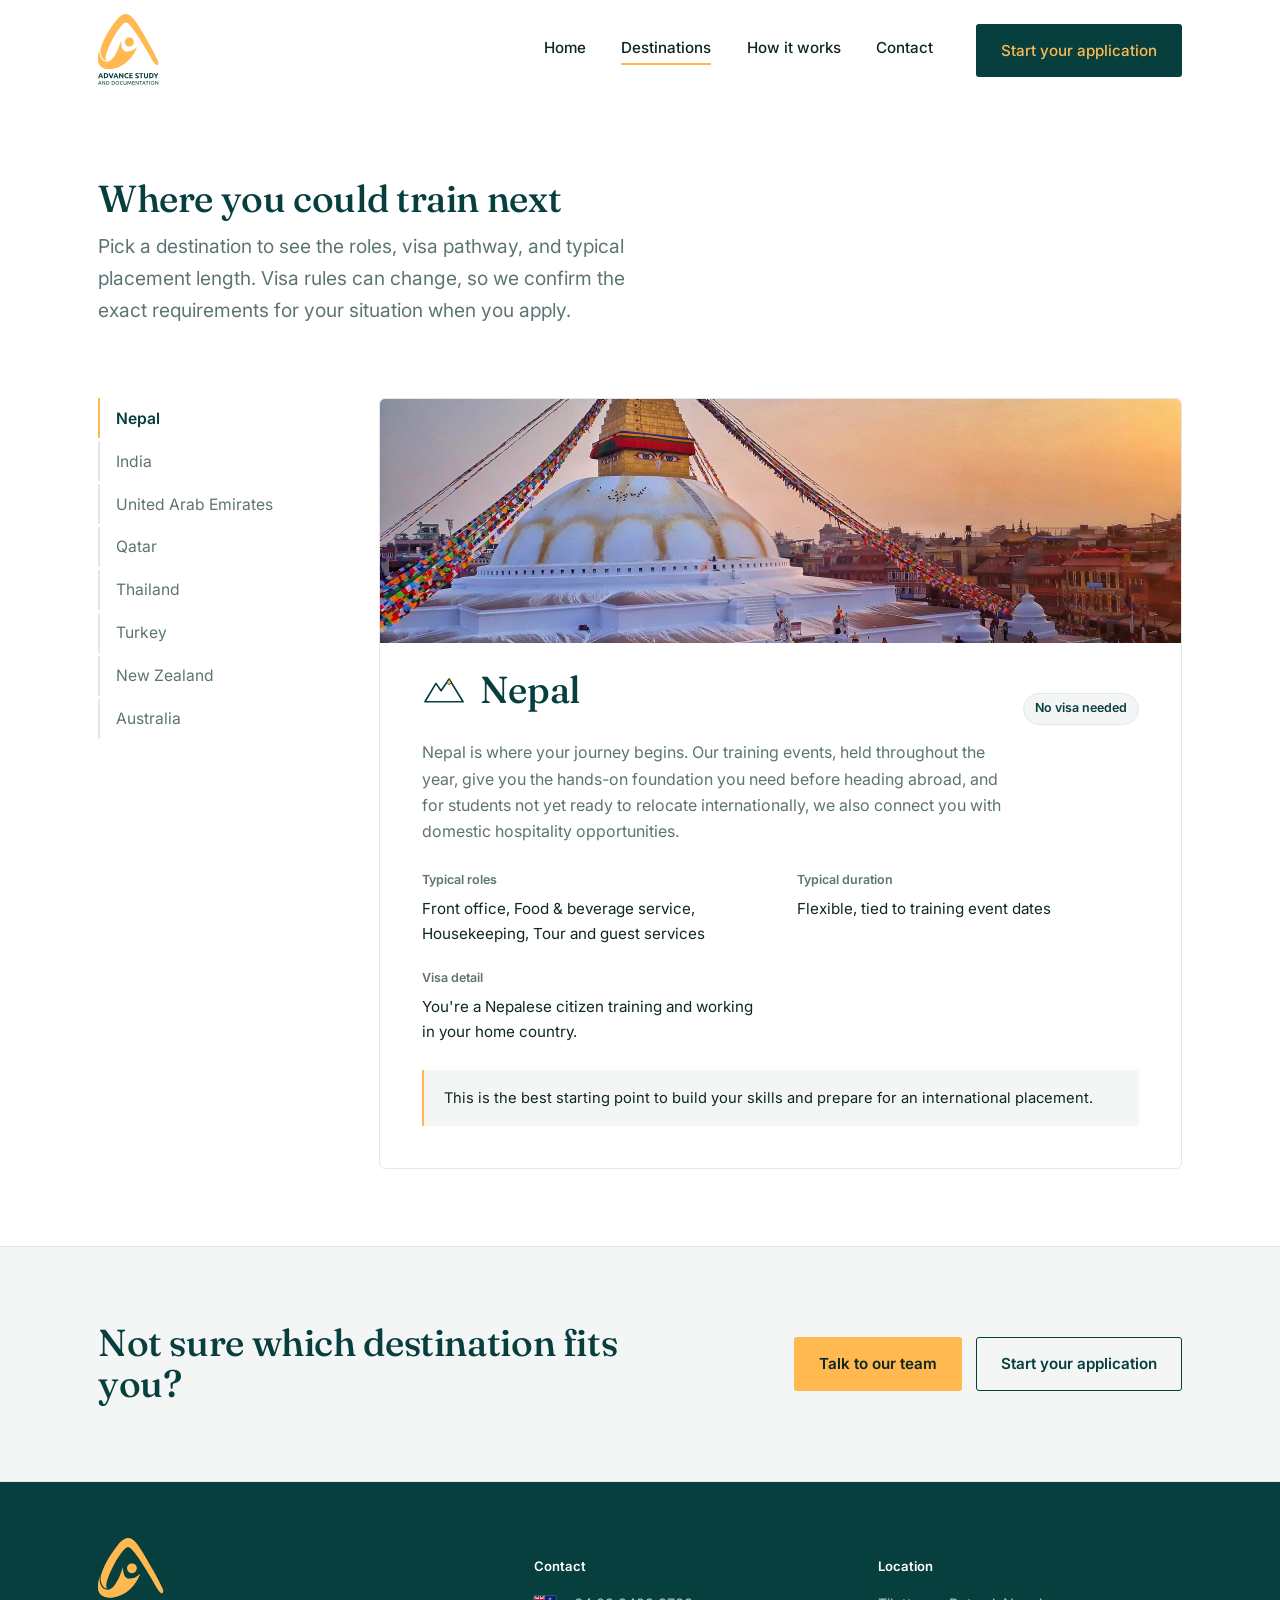
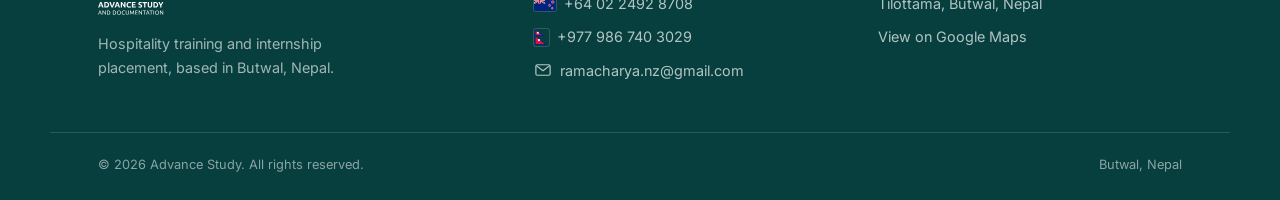
==== destinations.html @ 86c3196e "Add files via upload" ====
<!DOCTYPE html>
<html lang="en">
<head>
<meta charset="UTF-8">
<meta name="viewport" content="width=device-width, initial-scale=1.0">
<title>Destinations | Advance Study</title>
<meta name="description" content="Explore hospitality internship destinations in Nepal, India, UAE, Qatar, Thailand, Turkey, New Zealand, and Australia.">
<link rel="preconnect" href="https://fonts.googleapis.com">
<link rel="preconnect" href="https://fonts.gstatic.com" crossorigin>
<link href="https://fonts.googleapis.com/css2?family=Fraunces:opsz,wght@9..144,500;9..144,600&family=Inter:wght@400;500;600&display=swap" rel="stylesheet">
<link rel="stylesheet" href="styles.css">
</head>
<body>

<header class="site-header" id="siteHeader">
  <div class="wrap nav">
    <a href="index.html" class="brand">
      <img src="assets/logo-dark.svg" alt="Advance Study" class="static-nav-logo">
    </a>
    <nav class="nav-links">
      <a href="index.html">Home</a>
      <a href="destinations.html" class="active">Destinations</a>
      <a href="index.html#how-it-works">How it works</a>
      <a href="index.html#contact">Contact</a>
      <a href="index.html#contact" class="btn btn-primary nav-cta">Start your application</a>
    </nav>
    <button class="nav-toggle" id="navToggle" aria-label="Menu">
      <span></span><span></span><span></span>
    </button>
  </div>
</header>

<main>
  <section style="padding-bottom:1.5rem;">
    <div class="wrap">
      <div class="section-head dest-intro">
        <h2>Where you could train next</h2>
        <p class="lede">Pick a destination to see the roles, visa pathway, and typical placement length. Visa rules can change, so we confirm the exact requirements for your situation when you apply.</p>
      </div>
    </div>
  </section>

  <section style="padding-top:0;">
    <div class="wrap">
      <div class="dest-layout">
        <div class="dest-list" id="destList">
          <button data-id="nepal" class="active">Nepal</button>
          <button data-id="india">India</button>
          <button data-id="uae">United Arab Emirates</button>
          <button data-id="qatar">Qatar</button>
          <button data-id="thailand">Thailand</button>
          <button data-id="turkey">Turkey</button>
          <button data-id="newzealand">New Zealand</button>
          <button data-id="australia">Australia</button>
        </div>

        <div class="dest-panel" id="destPanel">
          <!-- populated by script.js -->
        </div>
      </div>
    </div>
  </section>

  <section class="cta-banner">
    <div class="wrap">
      <h2>Not sure which destination fits you?</h2>
      <div class="cta-row">
        <a href="index.html#contact" class="btn btn-amber">Talk to our team</a>
        <a href="index.html#contact" class="btn btn-secondary">Start your application</a>
      </div>
    </div>
  </section>
</main>

<footer class="site-footer" id="contact">
  <div class="wrap footer-grid">
    <div class="footer-brand">
      <img src="assets/logo-light.svg" alt="Advance Study">
      <p>Hospitality training and internship placement, based in Butwal, Nepal.</p>
    </div>
    <div class="footer-col">
      <h4>Contact</h4>
      <a href="tel:+640224928708" class="contact-line"><img src="assets/icons/flag-nz.svg" class="flag-icon" alt="New Zealand">+64 02 2492 8708</a>
      <a href="tel:+9779867403029" class="contact-line"><img src="assets/icons/flag-nepal.svg" class="flag-icon flag-icon-nepal" alt="Nepal">+977 986 740 3029</a>
      <a href="https://mail.google.com/mail/?view=cm&fs=1&to=ramacharya.nz@gmail.com" target="_blank" rel="noopener" class="contact-line"><img src="assets/icons/email.svg" class="contact-icon" alt="">ramacharya.nz@gmail.com</a>
    </div>
    <div class="footer-col">
      <h4>Location</h4>
      <p>Tilottama, Butwal, Nepal</p>
      <a href="https://www.google.com/maps?q=Tilottama,Nepal" target="_blank" rel="noopener">View on Google Maps</a>
    </div>
  </div>
  <div class="wrap footer-bottom">
    <span>© 2026 Advance Study. All rights reserved.</span>
    <span>Butwal, Nepal</span>
  </div>
</footer>

<script src="script.js"></script>
</body>
</html>
---- styles.css ----
/* ---------------------------------------------------
   Advance Study — Design tokens
--------------------------------------------------- */
:root {
  --teal: #073F3E;
  --teal-700: #0A5250;
  --teal-ink: #0E2624;
  --teal-muted: #5C7472;
  --amber: #FFB950;
  --amber-deep: #EDA333;
  --bg: #FFFFFF;
  --bg-soft: #F3F6F5;
  --border: #E1E8E7;

  --font-display: 'Fraunces', 'Iowan Old Style', serif;
  --font-body: 'Inter', -apple-system, BlinkMacSystemFont, 'Segoe UI', sans-serif;

  --max-w: 1180px;
  --pad: clamp(1.25rem, 4vw, 3rem);
}

* { box-sizing: border-box; }
html { scroll-behavior: smooth; }

body {
  margin: 0;
  font-family: var(--font-body);
  color: var(--teal-ink);
  background: var(--bg);
  line-height: 1.65;
  -webkit-font-smoothing: antialiased;
}

img, svg { display: block; max-width: 100%; }

a { color: inherit; text-decoration: none; }

.wrap {
  max-width: var(--max-w);
  margin: 0 auto;
  padding-left: var(--pad);
  padding-right: var(--pad);
}

h1, h2, h3 {
  font-family: var(--font-display);
  font-weight: 500;
  line-height: 1.08;
  margin: 0;
  color: var(--teal);
  letter-spacing: -0.01em;
}

h1 { font-size: clamp(2.4rem, 4.6vw, 3.8rem); }
h2 { font-size: clamp(1.7rem, 3vw, 2.35rem); }
h3 { font-size: 1.2rem; }

p { margin: 0; }

.lede {
  font-size: clamp(1.05rem, 1.6vw, 1.2rem);
  color: var(--teal-muted);
  max-width: 46ch;
}

.btn {
  display: inline-flex;
  align-items: center;
  gap: 0.5rem;
  padding: 0.85rem 1.5rem;
  border-radius: 3px;
  font-weight: 600;
  font-size: 0.95rem;
  border: 1px solid transparent;
  cursor: pointer;
  transition: background-color .18s ease, color .18s ease, border-color .18s ease;
}
.btn-primary {
  background: var(--teal);
  color: #fff;
}
.btn-primary:hover { background: var(--teal-700); }
.btn-secondary {
  background: transparent;
  color: var(--teal);
  border-color: var(--teal);
}
.btn-secondary:hover { background: var(--teal); color: #fff; }
.btn-amber {
  background: var(--amber);
  color: var(--teal-ink);
}
.btn-amber:hover { background: var(--amber-deep); }

.cta-row { display: flex; flex-wrap: wrap; gap: 0.9rem; }

/* ---------------------------------------------------
   Nav
--------------------------------------------------- */
.site-header {
  position: sticky;
  top: 0;
  z-index: 40;
  background: rgba(255,255,255,0.92);
  backdrop-filter: saturate(180%) blur(10px);
  border-bottom: 1px solid transparent;
  transition: border-color .2s ease, box-shadow .2s ease;
}
.site-header.scrolled {
  border-color: var(--border);
  box-shadow: 0 4px 18px rgba(7,63,62,0.05);
}
.nav {
  display: flex;
  align-items: center;
  justify-content: space-between;
  padding-top: 0.9rem;
  padding-bottom: 0.9rem;
}
.brand { display: flex; align-items: center; gap: 0.65rem; }
.nav-logo-slot {
  display: inline-block;
  visibility: hidden;
  width: 61px;
  height: 72px;
}
.static-nav-logo { height: 72px; width: auto; }
.traveling-icon {
  position: fixed;
  z-index: 60;
  visibility: hidden;
  pointer-events: none;
  /* No CSS transition here on purpose: the logo's position/size is driven
     directly by scroll each frame in script.js, so it tracks scroll speed
     exactly. Adding a transition on top would make it lag behind and feel
     rubber-banded instead of precisely matched to the scroll gesture. */
}
.nav-links {
  display: flex;
  align-items: center;
  gap: 2.2rem;
}
.nav-links a {
  font-size: 0.95rem;
  font-weight: 500;
  color: var(--teal-ink);
  padding-bottom: 3px;
  border-bottom: 2px solid transparent;
  transition: border-color .18s ease, color .18s ease;
}
.nav-links a:hover, .nav-links a.active {
  border-color: var(--amber);
}
.nav-cta { margin-left: 0.5rem; }
.nav-links a.nav-cta,
.nav-links a.nav-cta:hover {
  color: var(--amber);
  border-bottom: none;
  padding-bottom: 0.85rem;
  display: inline-flex;
  align-items: center;
  justify-content: center;
}
.nav-toggle {
  display: none;
  flex-direction: column;
  gap: 5px;
  background: none;
  border: none;
  cursor: pointer;
  padding: 6px;
}
.nav-toggle span { width: 24px; height: 2px; background: var(--teal); display: block; }

@media (max-width: 820px) {
  .nav-links { display: none; }
  .nav-toggle { display: flex; }
  .nav-logo-slot { width: 53px; height: 63px; }
  .static-nav-logo { height: 63px; }
  .site-header.menu-open .nav-links {
    display: flex;
    position: absolute;
    top: 100%;
    left: 0; right: 0;
    background: #fff;
    flex-direction: column;
    align-items: flex-start;
    gap: 0;
    padding: 0.5rem var(--pad) 1.25rem;
    border-bottom: 1px solid var(--border);
  }
  .site-header.menu-open .nav-links a {
    padding: 0.7rem 0;
    width: 100%;
    border-bottom: 1px solid var(--border);
  }
  .site-header.menu-open .nav-cta { margin: 0.9rem 0 0; }
}

/* ---------------------------------------------------
   Hero
--------------------------------------------------- */
.hero {
  padding-top: clamp(3rem, 7vw, 5.5rem);
  padding-bottom: clamp(3rem, 7vw, 5.5rem);
  overflow: hidden;
}
.hero .wrap {
  display: block;
}
.hero-logo {
  margin-bottom: clamp(1.5rem, 4vw, 2.5rem);
  display: block;
}
.hero-logo-slot {
  display: block;
  visibility: hidden;
  width: 220px;
  height: 260px;
}
.hero-grid {
  display: grid;
  grid-template-columns: 1.1fr 0.9fr;
  gap: clamp(2rem, 5vw, 4rem);
  align-items: start;
}
.hero-copy h1 { margin-bottom: 1.1rem; }
.hero-copy .lede { margin-bottom: 1.8rem; max-width: 42ch; }
.hero-art { position: relative; }
.hero-slideshow {
  position: relative;
  width: 100%;
  height: 0;
  padding-bottom: 125%; /* portrait 4:5 ratio, so the image column better matches the text column's height */
  border-radius: 10px;
  overflow: hidden;
  background: var(--bg-soft);
  border: 1px solid var(--border);
}
.hero-slideshow .slide {
  position: absolute;
  top: 0; left: 0; right: 0; bottom: 0;
  opacity: 0;
  transition: opacity 0.8s ease;
}
.hero-slideshow .slide.active { opacity: 1; }
.hero-slideshow .slide img {
  width: 100%;
  height: 100%;
  object-fit: cover;
  display: block;
}
.slide-arrow {
  position: absolute;
  top: 50%;
  transform: translateY(-50%);
  width: 36px; height: 36px;
  border-radius: 50%;
  border: none;
  background: rgba(255,255,255,0.85);
  color: var(--teal);
  font-size: 1.4rem;
  line-height: 1;
  cursor: pointer;
  display: flex; align-items: center; justify-content: center;
  transition: background-color .15s ease;
  z-index: 2;
}
.slide-arrow:hover { background: #fff; }
.slide-arrow.prev { left: 12px; }
.slide-arrow.next { right: 12px; }
.slide-dots {
  position: absolute;
  bottom: 14px;
  left: 0; right: 0;
  display: flex;
  justify-content: center;
  gap: 8px;
  z-index: 2;
}
.slide-dots .dot {
  width: 8px; height: 8px;
  border-radius: 50%;
  border: 1.5px solid #fff;
  background: rgba(255,255,255,0.35);
  padding: 0;
  cursor: pointer;
  transition: background-color .15s ease;
}
.slide-dots .dot.active { background: var(--amber); border-color: var(--amber); }

.hero-logo, .hero-copy, .hero-art {
  opacity: 0;
  transform: translateY(14px);
  animation: rise .7s cubic-bezier(.2,.7,.2,1) forwards;
}
.hero-art { animation-delay: .12s; }
@keyframes rise {
  to { opacity: 1; transform: translateY(0); }
}
@media (prefers-reduced-motion: reduce) {
  .hero-logo, .hero-copy, .hero-art { animation: none; opacity: 1; transform: none; }
}

@media (max-width: 900px) {
  .hero-grid { display: flex; flex-direction: column; }
  .hero-art { order: -1; max-width: 480px; margin: 0 auto 0.5rem; width: 100%; }
  .hero-logo-slot { width: 178px; height: 210px; }
}
@media (max-width: 480px) {
  .hero-logo-slot { width: 152px; height: 180px; }
}

/* ---------------------------------------------------
   Section spacing / dividers
--------------------------------------------------- */
section { padding-top: clamp(3rem, 6vw, 5rem); padding-bottom: clamp(3rem, 6vw, 5rem); }
.section-head { max-width: 56ch; margin-bottom: clamp(2rem, 4vw, 3rem); }
.section-head h2 { margin-bottom: 0.75rem; }
.hairline { border-top: 1px solid var(--border); }

/* ---------------------------------------------------
   Offer grid (What we offer)
--------------------------------------------------- */
.offer-grid {
  display: grid;
  grid-template-columns: repeat(4, 1fr);
}
.offer-item {
  padding: 1.75rem 1.6rem 1.75rem 0;
  border-left: 1px solid var(--border);
  padding-left: 1.6rem;
  transition: transform .2s ease;
}
.offer-item:first-child { border-left: none; padding-left: 0; }
.offer-item .mark-wrap {
  display: inline-flex;
  align-items: center;
  justify-content: center;
  width: 56px; height: 56px;
  border-radius: 50%;
  margin-bottom: 1.1rem;
  margin-left: -11px;
  background: transparent;
  transition: background-color .2s ease;
}
.offer-item:hover { transform: translateY(-5px); }
.offer-item:hover .mark-wrap { background: var(--bg-soft); }
.offer-item .mark {
  width: 34px; height: 34px;
}
.offer-item h3 { margin-bottom: 0.55rem; transition: color .2s ease; }
.offer-item:hover h3 { color: var(--amber-deep); }
.offer-item p { color: var(--teal-muted); font-size: 0.95rem; }

@media (max-width: 860px) {
  .offer-grid { grid-template-columns: 1fr 1fr; row-gap: 2rem; }
  .offer-item:nth-child(3) { border-left: none; padding-left: 0; }
}
@media (max-width: 560px) {
  .offer-grid { grid-template-columns: 1fr; }
  .offer-item { border-left: none !important; padding-left: 0 !important; border-top: 1px solid var(--border); padding-top: 1.75rem; }
  .offer-item:first-child { border-top: none; padding-top: 0; }
}

/* ---------------------------------------------------
   Process (How it works) — genuine sequence, numbered
--------------------------------------------------- */
.process {
  display: grid;
  grid-template-columns: repeat(5, 1fr);
  gap: 1.5rem;
  position: relative;
}
.process::before {
  content: "";
  position: absolute;
  top: 21px; left: 0; right: 0;
  height: 1px;
  background: var(--border);
}
.step { position: relative; transition: transform .2s ease; }
.step:hover { transform: translateY(-4px); }
.step .num {
  position: relative;
  z-index: 1;
  width: 42px; height: 42px;
  border-radius: 50%;
  background: var(--bg);
  border: 1.5px solid var(--teal);
  color: var(--teal);
  display: flex; align-items: center; justify-content: center;
  font-family: var(--font-display);
  font-weight: 600;
  margin-bottom: 1.1rem;
  transition: background-color .2s ease, color .2s ease, border-color .2s ease;
}
.step:hover .num { background: var(--teal); color: #fff; }
.step h3 { font-size: 1.02rem; margin-bottom: 0.4rem; transition: color .2s ease; }
.step:hover h3 { color: var(--amber-deep); }
.step p { font-size: 0.9rem; color: var(--teal-muted); }

@media (max-width: 900px) {
  .process { grid-template-columns: 1fr 1fr; gap: 2rem 1.5rem; }
  .process::before { display: none; }
}
@media (max-width: 560px) {
  .process { grid-template-columns: 1fr; }
}

/* ---------------------------------------------------
   Dark / inverted section (Why choose us)
--------------------------------------------------- */
.inverted {
  background: var(--teal);
  color: #F4F8F7;
}
.inverted h2 { color: #fff; }
.inverted .lede { color: rgba(244,248,247,0.78); }
.reasons {
  display: grid;
  grid-template-columns: repeat(2, 1fr);
  gap: 2.4rem 3rem;
  margin-top: 2.5rem;
}
.reason {
  display: flex;
  gap: 1rem;
  padding: 0.6rem 0.7rem;
  margin: -0.6rem -0.7rem;
  border-radius: 6px;
  transition: background-color .2s ease, transform .2s ease;
}
.reason:hover {
  background: rgba(255,255,255,0.06);
  transform: translateX(6px);
}
.reason .dot {
  flex: none;
  width: 8px; height: 8px;
  border-radius: 50%;
  background: var(--amber);
  margin-top: 0.55rem;
  transition: transform .2s ease;
}
.reason:hover .dot { transform: scale(1.6); }
.reason h3 { color: #fff; font-size: 1.04rem; margin-bottom: 0.35rem; transition: color .2s ease; }
.reason:hover h3 { color: var(--amber); }
.reason p { color: rgba(244,248,247,0.72); font-size: 0.94rem; }

@media (max-width: 700px) {
  .reasons { grid-template-columns: 1fr; }
}

/* ---------------------------------------------------
   Destinations strip (home teaser) — draggable scroll row
--------------------------------------------------- */
.dest-scroller {
  overflow: hidden;
  -webkit-mask-image: linear-gradient(to right, transparent 0, #000 40px, #000 calc(100% - 40px), transparent 100%);
  mask-image: linear-gradient(to right, transparent 0, #000 40px, #000 calc(100% - 40px), transparent 100%);
}
.dest-track-wrapper {
  display: flex;
  width: max-content;
  animation: destMarquee 32s linear infinite;
}
.dest-track {
  display: flex;
  gap: 0.9rem;
  padding-right: 0.9rem;
  padding-bottom: 0.5rem;
  padding-top: 0.5rem;
}
.dest-scroller:hover .dest-track-wrapper,
.dest-scroller:focus-within .dest-track-wrapper {
  animation-play-state: paused;
}
@keyframes destMarquee {
  from { transform: translateX(0); }
  to { transform: translateX(-50%); }
}
@media (prefers-reduced-motion: reduce) {
  .dest-track-wrapper { animation: none; }
}
.dest-chip {
  flex: none;
  min-width: 190px;
  padding: 1.3rem 1.3rem 1.15rem;
  border: 1px solid var(--border);
  border-radius: 4px;
  background: var(--bg);
  transition: border-color .2s ease, transform .2s ease, box-shadow .2s ease;
}
.dest-chip:hover {
  border-color: var(--amber);
  transform: translateY(-6px) scale(1.035);
  box-shadow: 0 14px 28px rgba(7,63,62,0.14);
  z-index: 2;
  position: relative;
}
.chip-icon { width: 34px; height: 34px; margin-bottom: 0.7rem; }
.dest-chip .country { font-family: var(--font-display); font-size: 1.08rem; color: var(--teal); margin-bottom: 0.3rem; }
.dest-chip .tag { font-size: 0.82rem; color: var(--teal-muted); }

/* ---------------------------------------------------
   CTA banner
--------------------------------------------------- */
.cta-banner {
  background: var(--bg-soft);
  border-top: 1px solid var(--border);
  border-bottom: 1px solid var(--border);
}
.cta-banner .wrap {
  display: flex;
  align-items: center;
  justify-content: space-between;
  gap: 2rem;
  flex-wrap: wrap;
}
.cta-banner h2 { max-width: 24ch; }

/* ---------------------------------------------------
   Footer
--------------------------------------------------- */
footer.site-footer {
  background: var(--teal);
  color: rgba(244,248,247,0.85);
}
.footer-grid {
  display: grid;
  grid-template-columns: 1.3fr 1fr 1fr;
  gap: 2.5rem;
  padding-top: 3.5rem;
  padding-bottom: 2.5rem;
}
.footer-brand img { height: 78px; margin-bottom: 1rem; }
.footer-brand p { font-size: 0.9rem; color: rgba(244,248,247,0.65); max-width: 32ch; }
.footer-col h4 {
  font-family: var(--font-body);
  font-size: 0.82rem;
  font-weight: 600;
  color: #fff;
  margin-bottom: 0.9rem;
}
.footer-col a, .footer-col p {
  display: block;
  font-size: 0.9rem;
  color: rgba(244,248,247,0.72);
  margin-bottom: 0.6rem;
}
.footer-col a:hover { color: var(--amber); }
.contact-line {
  display: flex !important;
  align-items: center;
  gap: 0.55rem;
}
.flag-icon {
  width: 22px;
  height: auto;
  flex: none;
  border-radius: 2px;
  box-shadow: 0 0 0 1px rgba(255,255,255,0.15);
}
.flag-icon-nepal { width: 15px; }
.contact-icon {
  width: 18px;
  height: 18px;
  flex: none;
}
.footer-bottom {
  border-top: 1px solid rgba(244,248,247,0.14);
  padding-top: 1.3rem;
  padding-bottom: 1.6rem;
  font-size: 0.8rem;
  color: rgba(244,248,247,0.55);
  display: flex;
  justify-content: space-between;
  flex-wrap: wrap;
  gap: 0.6rem;
}

@media (max-width: 760px) {
  .footer-grid { grid-template-columns: 1fr; gap: 2rem; }
  .footer-brand img { height: 64px; }
}

/* ---------------------------------------------------
   Destinations page — interactive selector
--------------------------------------------------- */
.dest-intro { max-width: 62ch; }
.dest-layout {
  display: grid;
  grid-template-columns: 230px 1fr;
  gap: clamp(2rem, 4vw, 3.5rem);
  align-items: start;
}
.dest-list {
  position: sticky;
  top: 92px;
  display: flex;
  flex-direction: column;
  gap: 0.2rem;
}
.dest-list button {
  text-align: left;
  background: none;
  border: none;
  border-left: 2px solid var(--border);
  padding: 0.65rem 0 0.65rem 1rem;
  font-family: var(--font-body);
  font-size: 0.98rem;
  color: var(--teal-muted);
  cursor: pointer;
  transition: border-color .18s ease, color .18s ease, background-color .18s ease, padding-left .18s ease;
  border-radius: 0 4px 4px 0;
}
.dest-list button:hover {
  color: var(--teal);
  background: var(--bg-soft);
  padding-left: 1.3rem;
  border-color: var(--teal-muted);
}
.dest-list button.active {
  border-color: var(--amber);
  color: var(--teal);
  font-weight: 600;
}
.dest-list button.active:hover {
  background: var(--bg-soft);
  border-color: var(--amber);
}

.dest-panel {
  --panel-pad: 24px;
  border: 1px solid var(--border);
  border-radius: 6px;
  padding: var(--panel-pad);
  overflow: hidden;
}
@media (min-width: 700px) {
  .dest-panel { --panel-pad: 42px; }
}
.panel-photo {
  position: relative;
  margin: calc(-1 * var(--panel-pad)) calc(-1 * var(--panel-pad)) 1.6rem;
  height: 0;
  padding-bottom: 34%; /* wide banner ratio, compatible everywhere */
  overflow: hidden;
  background: var(--bg-soft);
}
.panel-photo img {
  position: absolute;
  top: 0; left: 0; right: 0; bottom: 0;
  width: 100%;
  height: 100%;
  object-fit: cover;
  display: block;
  transition: transform 0.6s ease;
}
.dest-panel:hover .panel-photo img { transform: scale(1.03); }
.dest-panel .eyebrow-row {
  display: flex;
  align-items: baseline;
  justify-content: space-between;
  gap: 1rem;
  margin-bottom: 0.4rem;
  flex-wrap: wrap;
}
.panel-title { display: flex; align-items: center; gap: 0.85rem; }
.dest-icon { width: 44px; height: 44px; flex: none; }
.dest-panel h2 { margin-bottom: 0; }
.visa-pill {
  display: inline-block;
  font-size: 0.78rem;
  font-weight: 600;
  color: var(--teal);
  background: var(--bg-soft);
  border: 1px solid var(--border);
  padding: 0.3rem 0.7rem;
  border-radius: 999px;
  white-space: nowrap;
}
.dest-panel .why { color: var(--teal-muted); margin: 0.9rem 0 1.6rem; max-width: 60ch; }

.dest-facts {
  display: grid;
  grid-template-columns: repeat(2, 1fr);
  gap: 1.4rem 2rem;
  margin-bottom: 1.6rem;
}
.fact h4 {
  font-size: 0.78rem;
  text-transform: none;
  color: var(--teal-muted);
  font-weight: 600;
  margin: 0 0 0.3rem;
}
.fact p { font-size: 0.95rem; }

.good-know {
  background: var(--bg-soft);
  border-left: 2px solid var(--amber);
  padding: 1rem 1.25rem;
  font-size: 0.92rem;
  color: var(--teal-ink);
  border-radius: 0 4px 4px 0;
}

.dest-panel { opacity: 0; animation: rise .35s ease forwards; }

@media (max-width: 820px) {
  .dest-layout { grid-template-columns: 1fr; }
  .dest-list {
    position: static;
    flex-direction: row;
    flex-wrap: wrap;
    gap: 0.4rem 1.2rem;
    border-bottom: 1px solid var(--border);
    padding-bottom: 1rem;
    margin-bottom: 0.5rem;
  }
  .dest-list button { border-left: none; border-bottom: 2px solid transparent; padding: 0.3rem 0; }
  .dest-list button.active { border-bottom-color: var(--amber); }
  .dest-facts { grid-template-columns: 1fr; }
}

/* ---------------------------------------------------
   Contact form section
--------------------------------------------------- */
.contact-section { background: var(--bg-soft); }
.contact-banner {
  background: var(--teal);
  border-radius: 8px;
  padding: clamp(1.75rem, 4vw, 2.75rem);
  margin-bottom: clamp(2rem, 4vw, 3rem);
  border-left: 4px solid var(--amber);
}
.contact-banner-text h2 { color: #fff; margin-bottom: 0.6rem; }
.contact-banner-text .lede { color: rgba(244,248,247,0.82); max-width: 60ch; }

.contact-form {
  max-width: 780px;
  margin: 0 auto;
  display: flex;
  flex-direction: column;
  gap: 1.4rem;
}
.form-row {
  display: grid;
  grid-template-columns: 1fr 1fr;
  gap: 1.4rem;
}
.form-field { display: flex; flex-direction: column; gap: 0.45rem; }
.form-field-full { width: 100%; }
.form-field label {
  font-size: 0.88rem;
  font-weight: 600;
  color: var(--teal);
}
.form-field input,
.form-field select,
.form-field textarea {
  font-family: var(--font-body);
  font-size: 0.98rem;
  color: var(--teal-ink);
  background: #fff;
  border: 1px solid var(--border);
  border-radius: 4px;
  padding: 0.7rem 0.85rem;
  transition: border-color .18s ease, box-shadow .18s ease;
}
.form-field input:focus,
.form-field select:focus,
.form-field textarea:focus {
  outline: none;
  border-color: var(--amber);
  box-shadow: 0 0 0 3px rgba(255,185,80,0.25);
}
.form-field textarea { resize: vertical; min-height: 110px; font-family: var(--font-body); }
.radio-pair { display: flex; gap: 1.5rem; padding-top: 0.4rem; }
.radio-option {
  display: flex;
  align-items: center;
  gap: 0.5rem;
  font-size: 0.95rem;
  color: var(--teal-ink);
  font-weight: 500;
  cursor: pointer;
}
.radio-option input { width: 16px; height: 16px; accent-color: var(--teal); cursor: pointer; }

.contact-form button[type="submit"] {
  align-self: flex-start;
  margin-top: 0.5rem;
}
.contact-form button[type="submit"]:disabled { opacity: 0.6; cursor: default; }

.contact-thankyou {
  display: none;
  max-width: 480px;
  margin: 0 auto;
  text-align: center;
  padding: clamp(2rem, 5vw, 3rem);
  border: 1px solid var(--border);
  border-radius: 8px;
  background: #fff;
}
.thankyou-check {
  width: 56px; height: 56px;
  border-radius: 50%;
  background: var(--amber);
  color: var(--teal-ink);
  font-size: 1.6rem;
  font-weight: 700;
  display: flex;
  align-items: center;
  justify-content: center;
  margin: 0 auto 1.2rem;
}
.contact-thankyou h3 { color: var(--teal); margin-bottom: 0.6rem; font-size: 1.3rem; }
.contact-thankyou p { color: var(--teal-muted); margin-bottom: 1.4rem; }

@media (max-width: 700px) {
  .form-row { grid-template-columns: 1fr; }
}

/* ---------------------------------------------------
   Scroll-reveal for section headings
--------------------------------------------------- */
.reveal-init {
  opacity: 0;
  transform: translateY(24px);
  transition: opacity .7s cubic-bezier(.2,.7,.2,1), transform .7s cubic-bezier(.2,.7,.2,1);
}
.reveal-visible {
  opacity: 1;
  transform: translateY(0);
}
@media (prefers-reduced-motion: reduce) {
  .reveal-init { opacity: 1; transform: none; transition: none; }
}

/* ---------------------------------------------------
   Map + contact (destinations & home footer area)
--------------------------------------------------- */
.map-frame {
  border: 1px solid var(--border);
  border-radius: 6px;
  overflow: hidden;
  height: 260px;
}
.map-frame iframe { width: 100%; height: 100%; border: 0; display: block; }
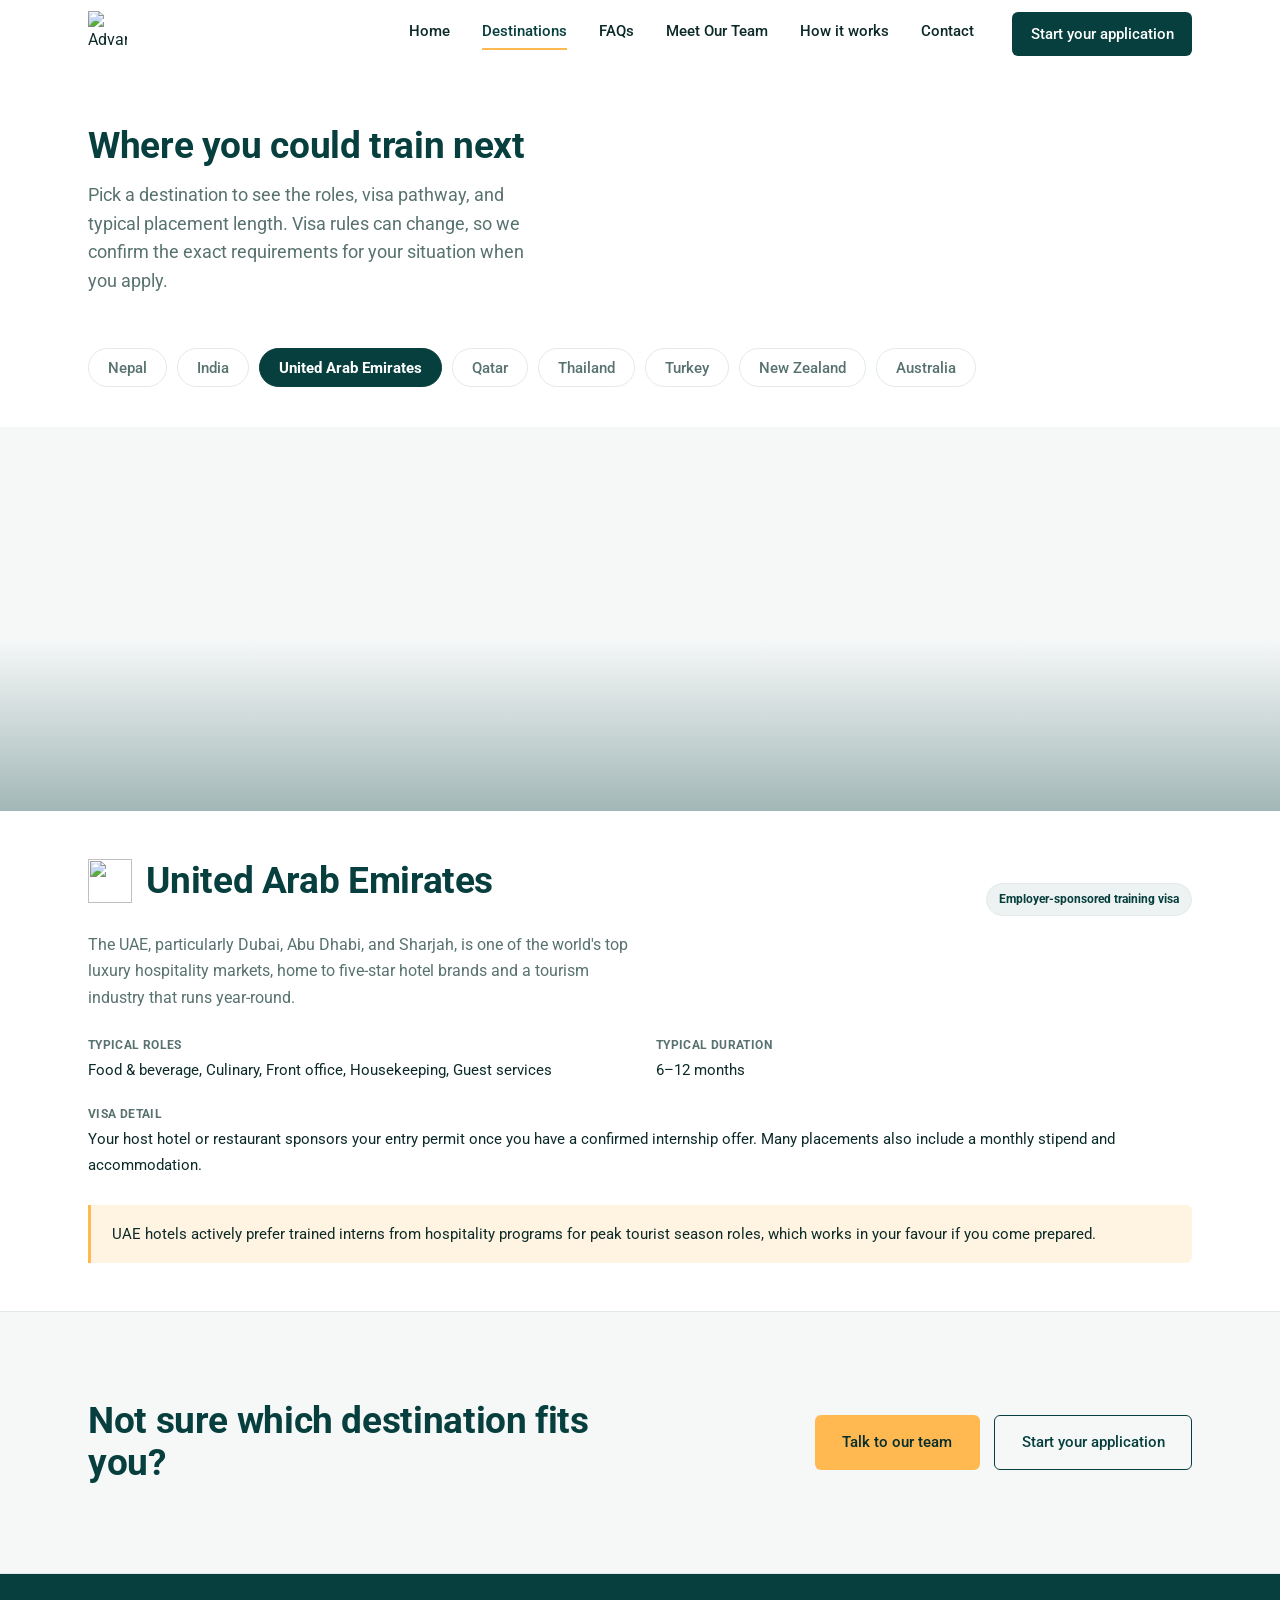
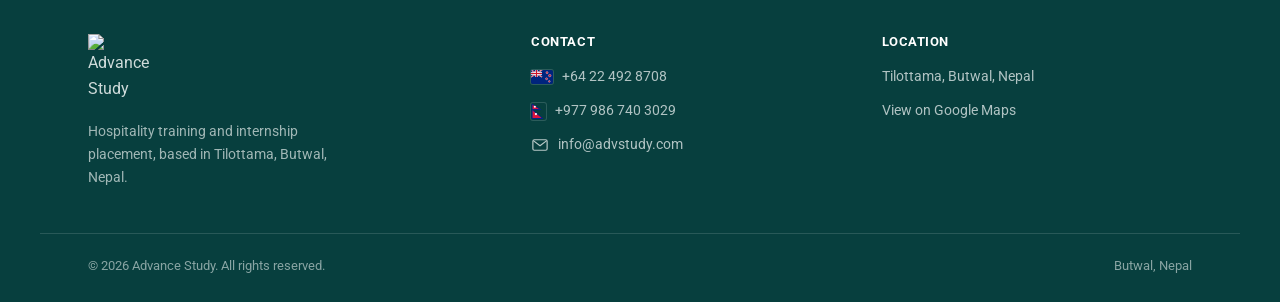
==== commit 7e599fa3: "Sync repo with current live site content Repo had drifted significantly out of date (missing faq.htm" ====
--- a/destinations.html
+++ b/destinations.html
@@ -3,66 +3,101 @@
 <head>
 <meta charset="UTF-8">
 <meta name="viewport" content="width=device-width, initial-scale=1.0">
-<title>Destinations | Advance Study</title>
-<meta name="description" content="Explore hospitality internship destinations in Nepal, India, UAE, Qatar, Thailand, Turkey, New Zealand, and Australia.">
+<!-- No Google Analytics ID set yet -- add one in Settings to start tracking visits. -->
+<link rel="canonical" href="https://advstudy.com/destinations.html">
+<title>Destinations | Advance Study Hospitality Internships</title>
+<meta name="description" content="Explore hospitality internship destinations in Nepal, India, UAE, Qatar, Thailand, Turkey, New Zealand, and Australia, with visa pathways and typical placement lengths.">
+<meta name="keywords" content="hospitality internship destinations, hotel internship UAE, hotel internship Australia, hotel internship New Zealand, hospitality visa pathways">
+<meta name="robots" content="index, follow">
+
+<meta property="og:type" content="website">
+<meta property="og:site_name" content="Advance Study">
+<meta property="og:title" content="Destinations | Advance Study Hospitality Internships">
+<meta property="og:description" content="Explore hospitality internship destinations in Nepal, India, UAE, Qatar, Thailand, Turkey, New Zealand, and Australia, with visa pathways and typical placement lengths.">
+<meta property="og:url" content="https://advstudy.com/destinations.html">
+<meta property="og:image" content="https://amqkzdubjdnbfzmctoau.supabase.co/storage/v1/object/public/site-media/destinations/photos/uae.jpg">
+<meta name="twitter:card" content="summary_large_image">
+
 <link rel="preconnect" href="https://fonts.googleapis.com">
 <link rel="preconnect" href="https://fonts.gstatic.com" crossorigin>
-<link href="https://fonts.googleapis.com/css2?family=Fraunces:opsz,wght@9..144,500;9..144,600&family=Inter:wght@400;500;600&display=swap" rel="stylesheet">
+<link href="https://fonts.googleapis.com/css2?family=Roboto:ital,wght@0,300;0,400;0,500;0,700;0,900;1,400&display=swap" rel="stylesheet">
 <link rel="stylesheet" href="styles.css">
+<link rel="icon" type="image/svg+xml" href="assets/favicon.svg">
+<link rel="icon" type="image/png" sizes="32x32" href="assets/favicon-32.png">
+<link rel="icon" type="image/png" sizes="16x16" href="assets/favicon-16.png">
+<link rel="apple-touch-icon" href="assets/apple-touch-icon.png">
+<link rel="shortcut icon" href="assets/favicon.ico">
+
+<script type="application/ld+json">
+{
+  "@context": "https://schema.org",
+  "@type": "BreadcrumbList",
+  "itemListElement": [
+    { "@type": "ListItem", "position": 1, "name": "Home", "item": "https://advstudy.com/" },
+    { "@type": "ListItem", "position": 2, "name": "Destinations", "item": "https://advstudy.com/destinations.html" }
+  ]
+}
+</script>
 </head>
 <body>
+<a href="#main" class="skip-link">Skip to main content</a>
 
 <header class="site-header" id="siteHeader">
   <div class="wrap nav">
-    <a href="index.html" class="brand">
-      <img src="assets/logo-dark.svg" alt="Advance Study" class="static-nav-logo">
+    <a href="index.html" class="brand" aria-label="Advance Study home">
+      <img src="https://amqkzdubjdnbfzmctoau.supabase.co/storage/v1/object/public/site-media/branding/logo-dark.svg" alt="Advance Study" width="46" height="54">
     </a>
-    <nav class="nav-links">
+    <nav class="nav-links" aria-label="Primary">
       <a href="index.html">Home</a>
       <a href="destinations.html" class="active">Destinations</a>
+      <a href="faq.html">FAQs</a>
+      <a href="team.html">Meet Our Team</a>
       <a href="index.html#how-it-works">How it works</a>
       <a href="index.html#contact">Contact</a>
-      <a href="index.html#contact" class="btn btn-primary nav-cta">Start your application</a>
+      <a href="index.html#contact" class="btn nav-cta">Start your application</a>
     </nav>
-    <button class="nav-toggle" id="navToggle" aria-label="Menu">
+    <button class="nav-toggle" id="navToggle" aria-label="Open menu" aria-expanded="false">
       <span></span><span></span><span></span>
     </button>
   </div>
 </header>
 
-<main>
-  <section style="padding-bottom:1.5rem;">
+<main id="main">
+  <section class="page-top">
     <div class="wrap">
-      <div class="section-head dest-intro">
+      <div class="section-head dest-intro" data-reveal="up">
         <h2>Where you could train next</h2>
         <p class="lede">Pick a destination to see the roles, visa pathway, and typical placement length. Visa rules can change, so we confirm the exact requirements for your situation when you apply.</p>
+      </div>
+      <div class="dest-list-horizontal" id="destList" data-reveal="up">
+        <button data-id="nepal" class="active">Nepal</button>
+        <button data-id="india">India</button>
+        <button data-id="uae">United Arab Emirates</button>
+        <button data-id="qatar">Qatar</button>
+        <button data-id="thailand">Thailand</button>
+        <button data-id="turkey">Turkey</button>
+        <button data-id="newzealand">New Zealand</button>
+        <button data-id="australia">Australia</button>
       </div>
     </div>
   </section>
 
-  <section style="padding-top:0;">
+  <section class="dest-photo-section">
+    <div class="dest-photo-fullbleed" id="destPhotoFullbleed">
+      <img id="destPhotoImg" src="" alt="">
+    </div>
+  </section>
+
+  <section class="section-tight">
     <div class="wrap">
-      <div class="dest-layout">
-        <div class="dest-list" id="destList">
-          <button data-id="nepal" class="active">Nepal</button>
-          <button data-id="india">India</button>
-          <button data-id="uae">United Arab Emirates</button>
-          <button data-id="qatar">Qatar</button>
-          <button data-id="thailand">Thailand</button>
-          <button data-id="turkey">Turkey</button>
-          <button data-id="newzealand">New Zealand</button>
-          <button data-id="australia">Australia</button>
-        </div>
-
-        <div class="dest-panel" id="destPanel">
-          <!-- populated by script.js -->
-        </div>
+      <div class="dest-panel" id="destPanel">
+        <!-- populated by script.js -->
       </div>
     </div>
   </section>
 
   <section class="cta-banner">
-    <div class="wrap">
+    <div class="wrap" data-reveal="up">
       <h2>Not sure which destination fits you?</h2>
       <div class="cta-row">
         <a href="index.html#contact" class="btn btn-amber">Talk to our team</a>
@@ -75,14 +110,14 @@
 <footer class="site-footer" id="contact">
   <div class="wrap footer-grid">
     <div class="footer-brand">
-      <img src="assets/logo-light.svg" alt="Advance Study">
-      <p>Hospitality training and internship placement, based in Butwal, Nepal.</p>
+      <img src="https://amqkzdubjdnbfzmctoau.supabase.co/storage/v1/object/public/site-media/branding/logo-light.svg" alt="Advance Study" width="68" height="80">
+      <p>Hospitality training and internship placement, based in Tilottama, Butwal, Nepal.</p>
     </div>
     <div class="footer-col">
       <h4>Contact</h4>
-      <a href="tel:+640224928708" class="contact-line"><img src="assets/icons/flag-nz.svg" class="flag-icon" alt="New Zealand">+64 02 2492 8708</a>
-      <a href="tel:+9779867403029" class="contact-line"><img src="assets/icons/flag-nepal.svg" class="flag-icon flag-icon-nepal" alt="Nepal">+977 986 740 3029</a>
-      <a href="https://mail.google.com/mail/?view=cm&fs=1&to=ramacharya.nz@gmail.com" target="_blank" rel="noopener" class="contact-line"><img src="assets/icons/email.svg" class="contact-icon" alt="">ramacharya.nz@gmail.com</a>
+      <a href="tel:+64224928708" class="contact-line"><img src="assets/icons/flag-nz.svg" class="flag-icon" alt="New Zealand" width="22" height="15">+64 22 492 8708</a>
+      <a href="tel:+9779867403029" class="contact-line"><img src="assets/icons/flag-nepal.svg" class="flag-icon flag-icon-nepal" alt="Nepal" width="15" height="15">+977 986 740 3029</a>
+      <a href="https://mail.google.com/mail/?view=cm&fs=1&to=info@advstudy.com" target="_blank" rel="noopener" class="contact-line"><img src="assets/icons/email.svg" class="contact-icon" alt="" width="18" height="18">info@advstudy.com</a>
     </div>
     <div class="footer-col">
       <h4>Location</h4>
@@ -96,6 +131,11 @@
   </div>
 </footer>
 
+<button class="back-to-top" id="backToTop" aria-label="Back to top">
+  <svg width="18" height="18" viewBox="0 0 24 24" fill="none"><path d="M12 19V5M5 12l7-7 7 7" stroke="currentColor" stroke-width="2" stroke-linecap="round" stroke-linejoin="round"/></svg>
+</button>
+
+<script>window.__DESTINATIONS_DATA = {"nepal":{"name":"Nepal","icon":"https://amqkzdubjdnbfzmctoau.supabase.co/storage/v1/object/public/site-media/destinations/icons/nepal.svg","photo":"https://amqkzdubjdnbfzmctoau.supabase.co/storage/v1/object/public/site-media/destinations/photos/nepal.jpg","why":"Nepal is where your journey begins. Our training events, held throughout the year, give you the hands-on foundation you need before heading abroad, and for students not yet ready to relocate internationally, we also connect you with domestic hospitality opportunities.","visa":"No visa needed","roles":"Front office, Food & beverage service, Housekeeping, Tour and guest services","duration":"Flexible, tied to training event dates","extra":"You're a Nepalese citizen training and working in your home country.","goodToKnow":"This is the best starting point to build your skills and prepare for an international placement."},"india":{"name":"India","icon":"https://amqkzdubjdnbfzmctoau.supabase.co/storage/v1/object/public/site-media/destinations/icons/india.svg","photo":"https://amqkzdubjdnbfzmctoau.supabase.co/storage/v1/object/public/site-media/destinations/photos/india.jpg","why":"India's hospitality industry is enormous and fast-growing, with strong demand across five-star hotel chains, resorts, and restaurant groups, and it's the easiest destination for Nepalese students to access.","visa":"No visa needed","roles":"Food & beverage service, Kitchen and culinary, Front office, Housekeeping","duration":"Set by the employer, typically 3–12 months","extra":"Under the 1950 India–Nepal Treaty of Peace and Friendship, Nepalese citizens can enter, live, and work in India without a visa or passport. You'll need valid ID, such as your citizenship certificate, voter ID, or a Nepali mission-issued ID.","goodToKnow":"Because there's no visa process involved, India is typically the fastest destination to arrange and the lowest-cost to get started in."},"uae":{"name":"United Arab Emirates","icon":"https://amqkzdubjdnbfzmctoau.supabase.co/storage/v1/object/public/site-media/destinations/icons/uae.svg","photo":"https://amqkzdubjdnbfzmctoau.supabase.co/storage/v1/object/public/site-media/destinations/photos/uae.jpg","why":"The UAE, particularly Dubai, Abu Dhabi, and Sharjah, is one of the world's top luxury hospitality markets, home to five-star hotel brands and a tourism industry that runs year-round.","visa":"Employer-sponsored training visa","roles":"Food & beverage, Culinary, Front office, Housekeeping, Guest services","duration":"6–12 months","extra":"Your host hotel or restaurant sponsors your entry permit once you have a confirmed internship offer. Many placements also include a monthly stipend and accommodation.","goodToKnow":"UAE hotels actively prefer trained interns from hospitality programs for peak tourist season roles, which works in your favour if you come prepared."},"qatar":{"name":"Qatar","icon":"https://amqkzdubjdnbfzmctoau.supabase.co/storage/v1/object/public/site-media/destinations/icons/qatar.svg","photo":"https://amqkzdubjdnbfzmctoau.supabase.co/storage/v1/object/public/site-media/destinations/photos/qatar.jpg","why":"Qatar's hospitality sector has grown rapidly since hosting the FIFA World Cup 2022, with major investment in new hotels and continued need for trained international staff.","visa":"Employer-sponsored work visa","roles":"Front office, Food & beverage, Housekeeping, Event services","duration":"Set by the employer","extra":"Your host employer manages sponsorship and paperwork once you have a confirmed offer. Processing typically takes 4–8 weeks once sponsorship begins.","goodToKnow":"Qatar's hospitality market is projected to keep growing significantly through 2030, meaning strong ongoing demand for trained staff."},"thailand":{"name":"Thailand","icon":"https://amqkzdubjdnbfzmctoau.supabase.co/storage/v1/object/public/site-media/destinations/icons/thailand.svg","photo":"https://amqkzdubjdnbfzmctoau.supabase.co/storage/v1/object/public/site-media/destinations/photos/thailand.jpg","why":"Thailand's tourism and hospitality industry is one of the most established in Asia, offering exposure to international resort brands alongside a rich service culture.","visa":"Non-Immigrant “ED” Visa (education-linked)","roles":"Front office, Food & beverage, Culinary, Guest services","duration":"90 days initially, extendable","extra":"This visa requires a formal letter from your host organization confirming the internship. If the internship isn't tied to a formal academic requirement, a different visa and work permit may apply instead.","goodToKnow":"It's important your offer letter clearly states the training nature of the role, and we help make sure this is set up correctly."},"turkey":{"name":"Turkey","icon":"https://amqkzdubjdnbfzmctoau.supabase.co/storage/v1/object/public/site-media/destinations/icons/turkey.svg","photo":"https://amqkzdubjdnbfzmctoau.supabase.co/storage/v1/object/public/site-media/destinations/photos/turkey.jpg","why":"Turkey bridges European and Middle Eastern hospitality standards, with a large and growing tourism sector across Istanbul and its coastal resort regions.","visa":"Student Internship Visa","roles":"Front office, Food & beverage, Culinary, Guest services","duration":"Up to 90 days for short-term placements; longer placements may need a residence permit","extra":"Applied for at a Turkish consulate before travel, using a confirmation letter from your host organization. Interns are generally entitled to at least 30% of the local minimum wage.","goodToKnow":"Turkey treats mandatory (curriculum-linked) and voluntary internships differently. This affects your visa pathway, so we help confirm which applies to you."},"newzealand":{"name":"New Zealand","icon":"https://amqkzdubjdnbfzmctoau.supabase.co/storage/v1/object/public/site-media/destinations/icons/newzealand.svg","photo":"https://amqkzdubjdnbfzmctoau.supabase.co/storage/v1/object/public/site-media/destinations/photos/newzealand.jpg","why":"New Zealand offers a high standard of living, strong hospitality training culture, and world-renowned tourism destinations from Auckland to Queenstown.","visa":"Student and Trainee Work Visa","roles":"Food & beverage service, Culinary, Front office, Housekeeping, Bar service","duration":"Up to 6 months","extra":"Requires a written job offer and your education provider's confirmation that the placement is tied to your studies. You'll need funds of at least NZD $1,000/month, or an approved sponsor.","goodToKnow":"This visa requires a genuine link between the internship and your course of study, and we help structure your application so this connection is clearly documented."},"australia":{"name":"Australia","icon":"https://amqkzdubjdnbfzmctoau.supabase.co/storage/v1/object/public/site-media/destinations/icons/australia.svg","photo":"https://amqkzdubjdnbfzmctoau.supabase.co/storage/v1/object/public/site-media/destinations/photos/australia.jpg","why":"Australia's hospitality and tourism industry offers structured, high-quality occupational training with strong long-term career value across major cities and coastal regions.","visa":"Training Visa (Subclass 407)","roles":"Front office, Food & beverage, Culinary, Housekeeping","duration":"Up to 2 years","extra":"Your sponsor must be an approved Temporary Activities Sponsor, and at least 70% of your program must be hands-on workplace training. Requires minimum age 18 and functional English (IELTS 4.5 or equivalent).","goodToKnow":"This is a training visa, not a general work visa. It's built specifically for genuine skills development, which is exactly what our preparation programs support."}};</script>
 <script src="script.js"></script>
 </body>
 </html>
--- a/styles.css
+++ b/styles.css
@@ -1,39 +1,81 @@
-/* ---------------------------------------------------
-   Advance Study — Design tokens
---------------------------------------------------- */
+/* =====================================================
+   Advance Study — Stylesheet
+   Design tokens: Roboto typeface, #073F3E (deep teal)
+   and #FFB950 (amber) as primary brand colors.
+===================================================== */
+
 :root {
+  /* Brand colors */
   --teal: #073F3E;
   --teal-700: #0A5250;
-  --teal-ink: #0E2624;
-  --teal-muted: #5C7472;
+  --teal-800: #052E2D;
+  --teal-ink: #0C2A28;
+  --teal-muted: #58726F;
+  --teal-soft: #EDF3F2;
+
   --amber: #FFB950;
-  --amber-deep: #EDA333;
+  --amber-600: #F0A430;
+  --amber-700: #DC901F;
+  --amber-soft: #FFF4E1;
+
+  --white: #FFFFFF;
   --bg: #FFFFFF;
-  --bg-soft: #F3F6F5;
-  --border: #E1E8E7;
-
-  --font-display: 'Fraunces', 'Iowan Old Style', serif;
-  --font-body: 'Inter', -apple-system, BlinkMacSystemFont, 'Segoe UI', sans-serif;
-
-  --max-w: 1180px;
+  --bg-soft: #F6F8F8;
+  --border: #E2E9E8;
+  --border-soft: #EEF2F1;
+
+  /* Type */
+  --font: 'Roboto', -apple-system, BlinkMacSystemFont, 'Segoe UI', sans-serif;
+
+  /* Layout */
+  --max-w: 1200px;
   --pad: clamp(1.25rem, 4vw, 3rem);
-}
-
-* { box-sizing: border-box; }
-html { scroll-behavior: smooth; }
+  --radius-sm: 6px;
+  --radius-md: 10px;
+  --radius-lg: 16px;
+
+  /* Motion */
+  --ease: cubic-bezier(0.22, 0.61, 0.36, 1);
+  --dur-fast: 0.2s;
+  --dur-med: 0.45s;
+  --dur-slow: 0.8s;
+}
+
+/* -----------------------------------------------------
+   Reset
+----------------------------------------------------- */
+*, *::before, *::after { box-sizing: border-box; }
+html { scroll-behavior: smooth; overflow-x: hidden; -webkit-text-size-adjust: 100%; }
 
 body {
   margin: 0;
-  font-family: var(--font-body);
+  font-family: var(--font);
+  font-weight: 400;
   color: var(--teal-ink);
   background: var(--bg);
   line-height: 1.65;
   -webkit-font-smoothing: antialiased;
+  -moz-osx-font-smoothing: grayscale;
+  overflow-x: hidden;
 }
 
 img, svg { display: block; max-width: 100%; }
-
 a { color: inherit; text-decoration: none; }
+button { font-family: inherit; }
+ul { margin: 0; padding: 0; list-style: none; }
+
+::selection { background: var(--amber); color: var(--teal-800); }
+
+/* Visible keyboard focus, accessible by default */
+a:focus-visible,
+button:focus-visible,
+input:focus-visible,
+select:focus-visible,
+textarea:focus-visible {
+  outline: 2px solid var(--amber-700);
+  outline-offset: 2px;
+  border-radius: 2px;
+}
 
 .wrap {
   max-width: var(--max-w);
@@ -42,758 +84,667 @@
   padding-right: var(--pad);
 }
 
-h1, h2, h3 {
-  font-family: var(--font-display);
-  font-weight: 500;
-  line-height: 1.08;
+/* -----------------------------------------------------
+   Typography
+----------------------------------------------------- */
+h1, h2, h3, h4 {
+  font-family: var(--font);
+  font-weight: 700;
+  line-height: 1.15;
   margin: 0;
   color: var(--teal);
   letter-spacing: -0.01em;
 }
-
-h1 { font-size: clamp(2.4rem, 4.6vw, 3.8rem); }
-h2 { font-size: clamp(1.7rem, 3vw, 2.35rem); }
-h3 { font-size: 1.2rem; }
+h1 { font-size: clamp(2.3rem, 4.4vw, 3.6rem); font-weight: 900; line-height: 1.08; letter-spacing: -0.02em; }h2 { font-size: clamp(1.7rem, 3vw, 2.3rem); font-weight: 700; }
+h3 { font-size: 1.15rem; font-weight: 700; }
+h4 { font-size: 0.95rem; font-weight: 500; }
 
 p { margin: 0; }
 
 .lede {
-  font-size: clamp(1.05rem, 1.6vw, 1.2rem);
+  font-size: clamp(1.02rem, 1.4vw, 1.15rem);
   color: var(--teal-muted);
   max-width: 46ch;
-}
-
+  font-weight: 400;
+  line-height: 1.6;
+}
+
+.eyebrow {
+  display: inline-flex;
+  align-items: center;
+  gap: 0.4rem;
+  font-size: 0.82rem;
+  font-weight: 500;
+  color: var(--teal);
+  background: var(--teal-soft);
+  padding: 0.35rem 0.85rem;
+  border-radius: 999px;
+  margin-bottom: 1rem;
+}
+.eyebrow::before {
+  content: "";
+  width: 6px;
+  height: 6px;
+  border-radius: 50%;
+  background: var(--amber);
+  flex: none;
+}
+
+/* -----------------------------------------------------
+   Buttons
+----------------------------------------------------- */
 .btn {
   display: inline-flex;
   align-items: center;
+  justify-content: center;
   gap: 0.5rem;
-  padding: 0.85rem 1.5rem;
-  border-radius: 3px;
-  font-weight: 600;
-  font-size: 0.95rem;
-  border: 1px solid transparent;
+  padding: 0.85rem 1.65rem;
+  border-radius: var(--radius-sm);
+  font-weight: 500;
+  font-size: 0.96rem;
+  font-family: var(--font);
+  border: 1.5px solid transparent;
   cursor: pointer;
-  transition: background-color .18s ease, color .18s ease, border-color .18s ease;
-}
+  transition: background-color var(--dur-fast) var(--ease),
+              color var(--dur-fast) var(--ease),
+              border-color var(--dur-fast) var(--ease),
+              transform var(--dur-fast) var(--ease),
+              box-shadow var(--dur-fast) var(--ease);
+}
+.btn:active { transform: translateY(1px); }
+
 .btn-primary {
   background: var(--teal);
-  color: #fff;
-}
-.btn-primary:hover { background: var(--teal-700); }
+  color: var(--white);
+}
+.btn-primary:hover { background: var(--teal-700); box-shadow: 0 8px 20px rgba(7,63,62,0.22); }
+
 .btn-secondary {
   background: transparent;
   color: var(--teal);
   border-color: var(--teal);
 }
-.btn-secondary:hover { background: var(--teal); color: #fff; }
+.btn-secondary:hover { background: var(--teal); color: var(--white); }
+
 .btn-amber {
   background: var(--amber);
-  color: var(--teal-ink);
-}
-.btn-amber:hover { background: var(--amber-deep); }
+  color: var(--teal-800);
+}
+.btn-amber:hover { background: var(--amber-600); box-shadow: 0 8px 20px rgba(255,185,80,0.35); }
 
 .cta-row { display: flex; flex-wrap: wrap; gap: 0.9rem; }
 
-/* ---------------------------------------------------
-   Nav
---------------------------------------------------- */
+/* -----------------------------------------------------
+   Header / nav
+----------------------------------------------------- */
 .site-header {
   position: sticky;
   top: 0;
-  z-index: 40;
-  background: rgba(255,255,255,0.92);
-  backdrop-filter: saturate(180%) blur(10px);
+  z-index: 50;
+  background: rgba(255,255,255,0.96);
+  backdrop-filter: saturate(180%) blur(12px);
+  -webkit-backdrop-filter: saturate(180%) blur(12px);
   border-bottom: 1px solid transparent;
-  transition: border-color .2s ease, box-shadow .2s ease;
+  transition: border-color var(--dur-fast) ease, box-shadow var(--dur-fast) ease, transform var(--dur-med) var(--ease);
+}
+.site-header.nav-hidden { transform: translateY(-100%); }
+@media (prefers-reduced-motion: reduce) {
+  .site-header { transition: border-color var(--dur-fast) ease, box-shadow var(--dur-fast) ease; }
+  .site-header.nav-hidden { transform: none; }
 }
 .site-header.scrolled {
   border-color: var(--border);
-  box-shadow: 0 4px 18px rgba(7,63,62,0.05);
-}
+  box-shadow: 0 4px 20px rgba(7,63,62,0.06);
+}
+
 .nav {
   display: flex;
   align-items: center;
   justify-content: space-between;
-  padding-top: 0.9rem;
-  padding-bottom: 0.9rem;
-}
-.brand { display: flex; align-items: center; gap: 0.65rem; }
-.nav-logo-slot {
-  display: inline-block;
-  visibility: hidden;
-  width: 61px;
-  height: 72px;
-}
-.static-nav-logo { height: 72px; width: auto; }
-.traveling-icon {
-  position: fixed;
-  z-index: 60;
-  visibility: hidden;
-  pointer-events: none;
-  /* No CSS transition here on purpose: the logo's position/size is driven
-     directly by scroll each frame in script.js, so it tracks scroll speed
-     exactly. Adding a transition on top would make it lag behind and feel
-     rubber-banded instead of precisely matched to the scroll gesture. */
-}
-.nav-links {
-  display: flex;
-  align-items: center;
-  gap: 2.2rem;
-}
+  padding-top: 0.7rem;
+  padding-bottom: 0.7rem;
+}
+.brand { display: flex; align-items: center; gap: 0.6rem; }
+.brand img { height: 46px; width: auto; transition: transform var(--dur-fast) ease; }
+.brand:hover img { transform: scale(1.04); }
+
+.nav-links { display: flex; align-items: center; gap: 2rem; }
 .nav-links a {
-  font-size: 0.95rem;
+  font-size: 0.94rem;
   font-weight: 500;
   color: var(--teal-ink);
-  padding-bottom: 3px;
+  padding-bottom: 4px;
   border-bottom: 2px solid transparent;
-  transition: border-color .18s ease, color .18s ease;
-}
-.nav-links a:hover, .nav-links a.active {
-  border-color: var(--amber);
-}
-.nav-cta { margin-left: 0.5rem; }
-.nav-links a.nav-cta,
-.nav-links a.nav-cta:hover {
-  color: var(--amber);
-  border-bottom: none;
-  padding-bottom: 0.85rem;
-  display: inline-flex;
-  align-items: center;
-  justify-content: center;
-}
+  transition: border-color var(--dur-fast) ease, color var(--dur-fast) ease;
+  white-space: nowrap;
+}
+.nav-links a:hover, .nav-links a.active { border-color: var(--amber); color: var(--teal); }
+.nav-cta { margin-left: 0.4rem; }
+.nav-links a.nav-cta {
+  color: var(--white) !important;
+  background: var(--teal);
+  border: none !important;
+  padding: 0.6rem 1.15rem;
+  border-radius: var(--radius-sm);
+}
+.nav-links a.nav-cta:hover { background: var(--teal-700); }
+
 .nav-toggle {
   display: none;
   flex-direction: column;
+  justify-content: center;
   gap: 5px;
+  width: 40px;
+  height: 40px;
   background: none;
   border: none;
   cursor: pointer;
-  padding: 6px;
-}
-.nav-toggle span { width: 24px; height: 2px; background: var(--teal); display: block; }
-
-@media (max-width: 820px) {
+  padding: 8px;
+  border-radius: var(--radius-sm);
+}
+.nav-toggle:hover { background: var(--teal-soft); }
+.nav-toggle span {
+  width: 100%;
+  height: 2px;
+  background: var(--teal);
+  display: block;
+  border-radius: 2px;
+  transition: transform var(--dur-fast) ease, opacity var(--dur-fast) ease;
+}
+.site-header.menu-open .nav-toggle span:nth-child(1) { transform: translateY(7px) rotate(45deg); }
+.site-header.menu-open .nav-toggle span:nth-child(2) { opacity: 0; }
+.site-header.menu-open .nav-toggle span:nth-child(3) { transform: translateY(-7px) rotate(-45deg); }
+
+@media (max-width: 900px) {
   .nav-links { display: none; }
   .nav-toggle { display: flex; }
-  .nav-logo-slot { width: 53px; height: 63px; }
-  .static-nav-logo { height: 63px; }
+  .brand img { height: 40px; }
   .site-header.menu-open .nav-links {
     display: flex;
     position: absolute;
     top: 100%;
     left: 0; right: 0;
-    background: #fff;
+    background: var(--white);
     flex-direction: column;
     align-items: flex-start;
     gap: 0;
-    padding: 0.5rem var(--pad) 1.25rem;
+    padding: 0.4rem var(--pad) 1.4rem;
     border-bottom: 1px solid var(--border);
+    box-shadow: 0 12px 24px rgba(7,63,62,0.08);
   }
   .site-header.menu-open .nav-links a {
-    padding: 0.7rem 0;
+    padding: 0.85rem 0;
     width: 100%;
-    border-bottom: 1px solid var(--border);
+    border-bottom: 1px solid var(--border-soft);
   }
-  .site-header.menu-open .nav-cta { margin: 0.9rem 0 0; }
-}
-
-/* ---------------------------------------------------
+  .site-header.menu-open .nav-cta {
+    margin: 1rem 0 0;
+    text-align: center;
+    justify-content: center;
+    display: flex;
+  }
+}
+
+/* -----------------------------------------------------
+   Section rhythm — one consistent spacing system
+----------------------------------------------------- */
+section { padding-top: clamp(3.5rem, 7vw, 5.5rem); padding-bottom: clamp(3.5rem, 7vw, 5.5rem); }
+.section-tight { padding-top: clamp(2rem, 4vw, 3rem); padding-bottom: clamp(2rem, 4vw, 3rem); }
+.page-top { padding-top: clamp(2.5rem, 5vw, 3.5rem) !important; padding-bottom: clamp(2rem, 4vw, 2.5rem) !important; }
+.section-head { max-width: 58ch; margin-bottom: clamp(2.25rem, 4.5vw, 3.25rem); }
+.section-head h2 { margin-bottom: 0.85rem; }
+.bg-soft { background: var(--bg-soft); }
+
+/* -----------------------------------------------------
+   Scroll-reveal animation system
+   Applied via data-reveal attribute + JS IntersectionObserver
+----------------------------------------------------- */
+[data-reveal] {
+  opacity: 0;
+  transition: opacity var(--dur-slow) var(--ease), transform var(--dur-slow) var(--ease);
+  will-change: opacity, transform;
+}
+[data-reveal="up"]     { transform: translateY(28px); }
+[data-reveal="fade"]   { transform: none; }
+[data-reveal="left"]   { transform: translateX(-32px); }
+[data-reveal="right"]  { transform: translateX(32px); }
+[data-reveal="zoom"]   { transform: scale(0.94); }
+
+[data-reveal].is-visible {
+  opacity: 1;
+  transform: translate(0, 0) scale(1);
+}
+
+/* Stagger children of a reveal group */
+[data-reveal-group] > * {
+  opacity: 0;
+  transform: translateY(22px);
+  transition: opacity var(--dur-med) var(--ease), transform var(--dur-med) var(--ease);
+}
+[data-reveal-group].is-visible > * { opacity: 1; transform: translateY(0); }
+[data-reveal-group].is-visible > *:nth-child(1) { transition-delay: 0.02s; }
+[data-reveal-group].is-visible > *:nth-child(2) { transition-delay: 0.09s; }
+[data-reveal-group].is-visible > *:nth-child(3) { transition-delay: 0.16s; }
+[data-reveal-group].is-visible > *:nth-child(4) { transition-delay: 0.23s; }
+[data-reveal-group].is-visible > *:nth-child(5) { transition-delay: 0.3s; }
+[data-reveal-group].is-visible > *:nth-child(6) { transition-delay: 0.37s; }
+[data-reveal-group].is-visible > *:nth-child(7) { transition-delay: 0.44s; }
+[data-reveal-group].is-visible > *:nth-child(8) { transition-delay: 0.51s; }
+
+@media (prefers-reduced-motion: reduce) {
+  [data-reveal], [data-reveal-group] > * {
+    opacity: 1 !important; transform: none !important; transition: none !important;
+  }
+}
+
+/* -----------------------------------------------------
+   Decorative shapes (used sparingly behind sections)
+----------------------------------------------------- */
+.shape-field { position: absolute; inset: 0; overflow: hidden; pointer-events: none; z-index: 0; }
+.shape-ring {
+  position: absolute;
+  border-radius: 50%;
+  border: 34px solid rgba(7,63,62,0.05);
+}
+.shape-ring.amber { border-color: rgba(255,185,80,0.14); }
+.shape-dot-grid {
+  position: absolute;
+  background-image: radial-gradient(rgba(7,63,62,0.14) 1.6px, transparent 1.6px);
+  background-size: 15px 15px;
+}
+
+/* -----------------------------------------------------
    Hero
---------------------------------------------------- */
-.hero {
-  padding-top: clamp(3rem, 7vw, 5.5rem);
-  padding-bottom: clamp(3rem, 7vw, 5.5rem);
-  overflow: hidden;
-}
-.hero .wrap {
-  display: block;
-}
-.hero-logo {
-  margin-bottom: clamp(1.5rem, 4vw, 2.5rem);
-  display: block;
-}
-.hero-logo-slot {
-  display: block;
-  visibility: hidden;
-  width: 220px;
-  height: 260px;
-}
+----------------------------------------------------- */
+.hero { position: relative; padding-top: clamp(2.5rem, 5vw, 3.5rem); padding-bottom: clamp(3.5rem, 7vw, 5.5rem); overflow: hidden; }
 .hero-grid {
   display: grid;
-  grid-template-columns: 1.1fr 0.9fr;
-  gap: clamp(2rem, 5vw, 4rem);
-  align-items: start;
-}
-.hero-copy h1 { margin-bottom: 1.1rem; }
-.hero-copy .lede { margin-bottom: 1.8rem; max-width: 42ch; }
+  grid-template-columns: 1.05fr 0.95fr;
+  column-gap: clamp(2.5rem, 5vw, 4.5rem);
+  align-items: center;
+  position: relative;
+  z-index: 1;
+}
+.hero-watermark {
+  position: absolute;
+  top: 50%;
+  left: 46%;
+  width: clamp(560px, 62vw, 880px);
+  height: auto;
+  transform: translate(-38%, -50%) rotate(-6deg);
+  opacity: 0.05;
+}
+.hero-copy .brand-tag {
+  display: inline-block;
+  font-weight: 300;
+  font-size: clamp(1.9rem, 3.6vw, 2.6rem);
+  color: var(--amber);
+  letter-spacing: 0.05em;
+  text-transform: uppercase;
+  margin-bottom: 0.4rem;
+  line-height: 1.1;
+}
+.hero-heading { font-size: clamp(2rem, 3.6vw, 3.05rem) !important; margin-bottom: 1.2rem; }
+.hero-copy .lede { margin-bottom: 1.9rem; max-width: 44ch; }
+.hero-badges { display: flex; flex-wrap: wrap; gap: 1.6rem; margin-top: 2.4rem; padding-top: 2rem; border-top: 1px solid var(--border); }
+.hero-badge { display: flex; flex-direction: column; }
+.hero-badge strong { font-size: 1.5rem; font-weight: 900; color: var(--teal); font-family: var(--font); }
+.hero-badge span { font-size: 0.84rem; color: var(--teal-muted); }
+
 .hero-art { position: relative; }
 .hero-slideshow {
   position: relative;
   width: 100%;
   height: 0;
-  padding-bottom: 125%; /* portrait 4:5 ratio, so the image column better matches the text column's height */
-  border-radius: 10px;
+  padding-bottom: 118%;
+  border-radius: var(--radius-lg);
   overflow: hidden;
   background: var(--bg-soft);
-  border: 1px solid var(--border);
+  box-shadow: 0 24px 60px rgba(7,63,62,0.16);
 }
 .hero-slideshow .slide {
   position: absolute;
-  top: 0; left: 0; right: 0; bottom: 0;
+  inset: 0;
   opacity: 0;
-  transition: opacity 0.8s ease;
-}
-.hero-slideshow .slide.active { opacity: 1; }
-.hero-slideshow .slide img {
-  width: 100%;
-  height: 100%;
-  object-fit: cover;
-  display: block;
+  transform: scale(1.06);
+  transition: opacity 1s ease, transform 6s ease;
+}
+.hero-slideshow .slide.active { opacity: 1; transform: scale(1); }
+.hero-slideshow .slide img { width: 100%; height: 100%; object-fit: cover; display: block; }
+.hero-slideshow::after {
+  content: "";
+  position: absolute; inset: 0;
+  background: linear-gradient(180deg, rgba(7,63,62,0) 55%, rgba(7,63,62,0.55) 100%);
+  pointer-events: none;
 }
 .slide-arrow {
   position: absolute;
   top: 50%;
   transform: translateY(-50%);
-  width: 36px; height: 36px;
+  width: 38px; height: 38px;
   border-radius: 50%;
   border: none;
-  background: rgba(255,255,255,0.85);
+  background: rgba(255,255,255,0.9);
   color: var(--teal);
   font-size: 1.4rem;
   line-height: 1;
   cursor: pointer;
   display: flex; align-items: center; justify-content: center;
-  transition: background-color .15s ease;
+  transition: background-color var(--dur-fast) ease, transform var(--dur-fast) ease;
   z-index: 2;
 }
-.slide-arrow:hover { background: #fff; }
-.slide-arrow.prev { left: 12px; }
-.slide-arrow.next { right: 12px; }
-.slide-dots {
-  position: absolute;
-  bottom: 14px;
-  left: 0; right: 0;
-  display: flex;
-  justify-content: center;
-  gap: 8px;
-  z-index: 2;
-}
+.slide-arrow:hover { background: var(--white); transform: translateY(-50%) scale(1.08); }
+.slide-arrow.prev { left: 14px; }
+.slide-arrow.next { right: 14px; }
+.slide-dots { position: absolute; bottom: 18px; left: 0; right: 0; display: flex; justify-content: center; gap: 8px; z-index: 2; }
 .slide-dots .dot {
-  width: 8px; height: 8px;
-  border-radius: 50%;
+  width: 8px; height: 8px; border-radius: 50%;
   border: 1.5px solid #fff;
-  background: rgba(255,255,255,0.35);
-  padding: 0;
-  cursor: pointer;
-  transition: background-color .15s ease;
-}
-.slide-dots .dot.active { background: var(--amber); border-color: var(--amber); }
-
-.hero-logo, .hero-copy, .hero-art {
+  background: rgba(255,255,255,0.4);
+  padding: 0; cursor: pointer;
+  transition: background-color var(--dur-fast) ease, transform var(--dur-fast) ease;
+}
+.slide-dots .dot.active { background: var(--amber); border-color: var(--amber); transform: scale(1.2); }
+
+.hero-copy, .hero-art {
   opacity: 0;
-  transform: translateY(14px);
-  animation: rise .7s cubic-bezier(.2,.7,.2,1) forwards;
-}
-.hero-art { animation-delay: .12s; }
-@keyframes rise {
-  to { opacity: 1; transform: translateY(0); }
-}
+  transform: translateY(18px);
+  animation: heroRise 0.85s var(--ease) forwards;
+}
+.hero-art { animation-delay: 0.14s; }
+@keyframes heroRise { to { opacity: 1; transform: translateY(0); } }
 @media (prefers-reduced-motion: reduce) {
-  .hero-logo, .hero-copy, .hero-art { animation: none; opacity: 1; transform: none; }
+  .hero-copy, .hero-art { animation: none; opacity: 1; transform: none; }
 }
 
 @media (max-width: 900px) {
   .hero-grid { display: flex; flex-direction: column; }
-  .hero-art { order: -1; max-width: 480px; margin: 0 auto 0.5rem; width: 100%; }
-  .hero-logo-slot { width: 178px; height: 210px; }
-}
-@media (max-width: 480px) {
-  .hero-logo-slot { width: 152px; height: 180px; }
-}
-
-/* ---------------------------------------------------
-   Section spacing / dividers
---------------------------------------------------- */
-section { padding-top: clamp(3rem, 6vw, 5rem); padding-bottom: clamp(3rem, 6vw, 5rem); }
-.section-head { max-width: 56ch; margin-bottom: clamp(2rem, 4vw, 3rem); }
-.section-head h2 { margin-bottom: 0.75rem; }
-.hairline { border-top: 1px solid var(--border); }
-
-/* ---------------------------------------------------
+  .hero-art { order: -1; max-width: 420px; margin: 0 auto 2.2rem; width: 100%; }
+  .hero-slideshow { padding-bottom: 100%; }
+  .hero-badges { justify-content: space-between; gap: 1rem; }
+  .hero .shape-field, .inverted .shape-field, .team-section .shape-field { display: none; }
+}
+
+/* -----------------------------------------------------
    Offer grid (What we offer)
---------------------------------------------------- */
-.offer-grid {
-  display: grid;
-  grid-template-columns: repeat(4, 1fr);
-}
+----------------------------------------------------- */
+.offer-grid { display: grid; grid-template-columns: repeat(4, 1fr); gap: 0; }
 .offer-item {
-  padding: 1.75rem 1.6rem 1.75rem 0;
+  padding: 1.9rem 1.6rem 1.9rem 1.7rem;
   border-left: 1px solid var(--border);
-  padding-left: 1.6rem;
-  transition: transform .2s ease;
+  transition: transform var(--dur-fast) ease;
 }
 .offer-item:first-child { border-left: none; padding-left: 0; }
 .offer-item .mark-wrap {
   display: inline-flex;
   align-items: center;
   justify-content: center;
-  width: 56px; height: 56px;
+  width: 54px; height: 54px;
   border-radius: 50%;
-  margin-bottom: 1.1rem;
-  margin-left: -11px;
-  background: transparent;
-  transition: background-color .2s ease;
-}
-.offer-item:hover { transform: translateY(-5px); }
-.offer-item:hover .mark-wrap { background: var(--bg-soft); }
-.offer-item .mark {
-  width: 34px; height: 34px;
-}
-.offer-item h3 { margin-bottom: 0.55rem; transition: color .2s ease; }
-.offer-item:hover h3 { color: var(--amber-deep); }
+  margin-bottom: 1.15rem;
+  margin-left: -10px;
+  background: var(--teal-soft);
+  transition: background-color var(--dur-fast) ease, transform var(--dur-fast) ease;
+}
+.offer-item:hover { transform: translateY(-6px); }
+.offer-item:hover .mark-wrap { background: var(--amber-soft); transform: rotate(-8deg) scale(1.05); }
+.offer-item .mark { width: 32px; height: 32px; }
+.offer-item h3 { margin-bottom: 0.6rem; transition: color var(--dur-fast) ease; }
+.offer-item:hover h3 { color: var(--amber-700); }
 .offer-item p { color: var(--teal-muted); font-size: 0.95rem; }
 
-@media (max-width: 860px) {
-  .offer-grid { grid-template-columns: 1fr 1fr; row-gap: 2rem; }
+@media (max-width: 900px) {
+  .offer-grid { grid-template-columns: 1fr 1fr; row-gap: 2.2rem; }
   .offer-item:nth-child(3) { border-left: none; padding-left: 0; }
 }
 @media (max-width: 560px) {
   .offer-grid { grid-template-columns: 1fr; }
-  .offer-item { border-left: none !important; padding-left: 0 !important; border-top: 1px solid var(--border); padding-top: 1.75rem; }
+  .offer-item { border-left: none !important; padding-left: 0 !important; border-top: 1px solid var(--border); padding-top: 1.9rem; }
   .offer-item:first-child { border-top: none; padding-top: 0; }
 }
 
-/* ---------------------------------------------------
-   Process (How it works) — genuine sequence, numbered
---------------------------------------------------- */
-.process {
-  display: grid;
-  grid-template-columns: repeat(5, 1fr);
-  gap: 1.5rem;
-  position: relative;
-}
+/* -----------------------------------------------------
+   Process (How it works)
+----------------------------------------------------- */
+.process { display: grid; grid-template-columns: repeat(5, 1fr); gap: 1.6rem; position: relative; }
 .process::before {
   content: "";
   position: absolute;
-  top: 21px; left: 0; right: 0;
+  top: 22px; left: 0; right: 0;
   height: 1px;
   background: var(--border);
 }
-.step { position: relative; transition: transform .2s ease; }
-.step:hover { transform: translateY(-4px); }
+.step { position: relative; transition: transform var(--dur-fast) ease; }
+.step:hover { transform: translateY(-5px); }
 .step .num {
   position: relative;
   z-index: 1;
-  width: 42px; height: 42px;
+  width: 44px; height: 44px;
   border-radius: 50%;
   background: var(--bg);
   border: 1.5px solid var(--teal);
   color: var(--teal);
   display: flex; align-items: center; justify-content: center;
-  font-family: var(--font-display);
-  font-weight: 600;
-  margin-bottom: 1.1rem;
-  transition: background-color .2s ease, color .2s ease, border-color .2s ease;
-}
-.step:hover .num { background: var(--teal); color: #fff; }
-.step h3 { font-size: 1.02rem; margin-bottom: 0.4rem; transition: color .2s ease; }
-.step:hover h3 { color: var(--amber-deep); }
+  font-weight: 700;
+  margin-bottom: 1.15rem;
+  transition: background-color var(--dur-fast) ease, color var(--dur-fast) ease, transform var(--dur-fast) ease;
+}
+.step:hover .num { background: var(--amber); border-color: var(--amber); color: var(--teal-800); transform: scale(1.08); }
+.step h3 { font-size: 1.02rem; margin-bottom: 0.4rem; transition: color var(--dur-fast) ease; }
+.step:hover h3 { color: var(--amber-700); }
 .step p { font-size: 0.9rem; color: var(--teal-muted); }
 
 @media (max-width: 900px) {
-  .process { grid-template-columns: 1fr 1fr; gap: 2rem 1.5rem; }
+  .process { grid-template-columns: 1fr 1fr; gap: 2.2rem 1.6rem; }
   .process::before { display: none; }
 }
-@media (max-width: 560px) {
-  .process { grid-template-columns: 1fr; }
-}
-
-/* ---------------------------------------------------
+@media (max-width: 560px) { .process { grid-template-columns: 1fr; } }
+
+/* -----------------------------------------------------
    Dark / inverted section (Why choose us)
---------------------------------------------------- */
-.inverted {
-  background: var(--teal);
-  color: #F4F8F7;
-}
-.inverted h2 { color: #fff; }
-.inverted .lede { color: rgba(244,248,247,0.78); }
-.reasons {
-  display: grid;
-  grid-template-columns: repeat(2, 1fr);
-  gap: 2.4rem 3rem;
-  margin-top: 2.5rem;
-}
-.reason {
-  display: flex;
-  gap: 1rem;
-  padding: 0.6rem 0.7rem;
-  margin: -0.6rem -0.7rem;
-  border-radius: 6px;
-  transition: background-color .2s ease, transform .2s ease;
-}
-.reason:hover {
-  background: rgba(255,255,255,0.06);
-  transform: translateX(6px);
-}
-.reason .dot {
-  flex: none;
-  width: 8px; height: 8px;
-  border-radius: 50%;
-  background: var(--amber);
-  margin-top: 0.55rem;
-  transition: transform .2s ease;
-}
-.reason:hover .dot { transform: scale(1.6); }
-.reason h3 { color: #fff; font-size: 1.04rem; margin-bottom: 0.35rem; transition: color .2s ease; }
+----------------------------------------------------- */
+.inverted { background: var(--teal); color: #F2F7F6; position: relative; overflow: hidden; }
+.inverted h2 { color: var(--white); }
+.inverted .lede { color: rgba(242,247,246,0.78); }
+.reasons { display: grid; grid-template-columns: repeat(2, 1fr); gap: 2.4rem 3rem; margin-top: 2.6rem; position: relative; z-index: 1; }
+.reason { display: flex; gap: 1.1rem; padding: 0.7rem 0.8rem; margin: -0.7rem -0.8rem; border-radius: var(--radius-sm); transition: background-color var(--dur-fast) ease, transform var(--dur-fast) ease; }
+.reason:hover { background: rgba(255,255,255,0.07); transform: translateX(6px); }
+.reason .dot { flex: none; width: 9px; height: 9px; border-radius: 50%; background: var(--amber); margin-top: 0.55rem; transition: transform var(--dur-fast) ease; }
+.reason:hover .dot { transform: scale(1.7); }
+.reason h3 { color: var(--white); font-size: 1.04rem; margin-bottom: 0.4rem; transition: color var(--dur-fast) ease; }
 .reason:hover h3 { color: var(--amber); }
-.reason p { color: rgba(244,248,247,0.72); font-size: 0.94rem; }
-
-@media (max-width: 700px) {
-  .reasons { grid-template-columns: 1fr; }
-}
-
-/* ---------------------------------------------------
-   Destinations strip (home teaser) — draggable scroll row
---------------------------------------------------- */
+.reason p { color: rgba(242,247,246,0.72); font-size: 0.94rem; }
+
+@media (max-width: 700px) { .reasons { grid-template-columns: 1fr; } }
+
+/* -----------------------------------------------------
+   Destinations strip (home teaser) — auto-scrolling row
+----------------------------------------------------- */
 .dest-scroller {
   overflow: hidden;
   -webkit-mask-image: linear-gradient(to right, transparent 0, #000 40px, #000 calc(100% - 40px), transparent 100%);
   mask-image: linear-gradient(to right, transparent 0, #000 40px, #000 calc(100% - 40px), transparent 100%);
 }
-.dest-track-wrapper {
-  display: flex;
-  width: max-content;
-  animation: destMarquee 32s linear infinite;
-}
-.dest-track {
-  display: flex;
-  gap: 0.9rem;
-  padding-right: 0.9rem;
-  padding-bottom: 0.5rem;
-  padding-top: 0.5rem;
-}
+.dest-track-wrapper { display: flex; width: max-content; animation: destMarquee 34s linear infinite; }
+.dest-track { display: flex; gap: 1rem; padding: 0.5rem 0.5rem 0.5rem 0; }
 .dest-scroller:hover .dest-track-wrapper,
-.dest-scroller:focus-within .dest-track-wrapper {
-  animation-play-state: paused;
-}
-@keyframes destMarquee {
-  from { transform: translateX(0); }
-  to { transform: translateX(-50%); }
-}
-@media (prefers-reduced-motion: reduce) {
-  .dest-track-wrapper { animation: none; }
-}
+.dest-scroller:focus-within .dest-track-wrapper { animation-play-state: paused; }
+@keyframes destMarquee { from { transform: translateX(0); } to { transform: translateX(-50%); } }
+@media (prefers-reduced-motion: reduce) { .dest-track-wrapper { animation: none; } }
+
 .dest-chip {
   flex: none;
-  min-width: 190px;
-  padding: 1.3rem 1.3rem 1.15rem;
+  min-width: 196px;
+  padding: 1.35rem 1.35rem 1.2rem;
   border: 1px solid var(--border);
-  border-radius: 4px;
+  border-radius: var(--radius-md);
   background: var(--bg);
-  transition: border-color .2s ease, transform .2s ease, box-shadow .2s ease;
-}
-.dest-chip:hover {
-  border-color: var(--amber);
-  transform: translateY(-6px) scale(1.035);
-  box-shadow: 0 14px 28px rgba(7,63,62,0.14);
-  z-index: 2;
-  position: relative;
-}
-.chip-icon { width: 34px; height: 34px; margin-bottom: 0.7rem; }
-.dest-chip .country { font-family: var(--font-display); font-size: 1.08rem; color: var(--teal); margin-bottom: 0.3rem; }
+  transition: border-color var(--dur-fast) ease, transform var(--dur-fast) ease, box-shadow var(--dur-fast) ease;
+}
+.dest-chip:hover { border-color: var(--amber); transform: translateY(-7px) scale(1.03); box-shadow: 0 16px 30px rgba(7,63,62,0.14); z-index: 2; position: relative; }
+.chip-icon { width: 34px; height: 34px; margin-bottom: 0.75rem; }
+.dest-chip .country { font-weight: 700; font-size: 1.05rem; color: var(--teal); margin-bottom: 0.3rem; }
 .dest-chip .tag { font-size: 0.82rem; color: var(--teal-muted); }
 
-/* ---------------------------------------------------
+/* -----------------------------------------------------
    CTA banner
---------------------------------------------------- */
-.cta-banner {
-  background: var(--bg-soft);
-  border-top: 1px solid var(--border);
-  border-bottom: 1px solid var(--border);
-}
-.cta-banner .wrap {
-  display: flex;
-  align-items: center;
-  justify-content: space-between;
-  gap: 2rem;
-  flex-wrap: wrap;
-}
-.cta-banner h2 { max-width: 24ch; }
-
-/* ---------------------------------------------------
+----------------------------------------------------- */
+.cta-banner { background: var(--bg-soft); border-top: 1px solid var(--border); border-bottom: 1px solid var(--border); position: relative; overflow: hidden; }
+.cta-banner .wrap { display: flex; align-items: center; justify-content: space-between; gap: 2rem; flex-wrap: wrap; position: relative; z-index: 1; }
+.cta-banner h2 { max-width: 26ch; }
+
+/* -----------------------------------------------------
    Footer
---------------------------------------------------- */
-footer.site-footer {
-  background: var(--teal);
-  color: rgba(244,248,247,0.85);
-}
-.footer-grid {
-  display: grid;
-  grid-template-columns: 1.3fr 1fr 1fr;
-  gap: 2.5rem;
-  padding-top: 3.5rem;
-  padding-bottom: 2.5rem;
-}
-.footer-brand img { height: 78px; margin-bottom: 1rem; }
-.footer-brand p { font-size: 0.9rem; color: rgba(244,248,247,0.65); max-width: 32ch; }
-.footer-col h4 {
-  font-family: var(--font-body);
-  font-size: 0.82rem;
-  font-weight: 600;
-  color: #fff;
-  margin-bottom: 0.9rem;
-}
-.footer-col a, .footer-col p {
-  display: block;
-  font-size: 0.9rem;
-  color: rgba(244,248,247,0.72);
-  margin-bottom: 0.6rem;
-}
+----------------------------------------------------- */
+footer.site-footer { background: var(--teal); color: rgba(242,247,246,0.85); }
+.footer-grid { display: grid; grid-template-columns: 1.3fr 1fr 1fr; gap: 2.5rem; padding-top: 3.75rem; padding-bottom: 2.75rem; }
+.footer-brand img { height: 68px; margin-bottom: 1.1rem; }
+.footer-brand p { font-size: 0.9rem; color: rgba(242,247,246,0.65); max-width: 32ch; line-height: 1.6; }
+.footer-col h4 { font-size: 0.82rem; font-weight: 700; text-transform: uppercase; letter-spacing: 0.04em; color: var(--white); margin-bottom: 1rem; }
+.footer-col a, .footer-col p { display: block; font-size: 0.9rem; color: rgba(242,247,246,0.72); margin-bottom: 0.65rem; }
 .footer-col a:hover { color: var(--amber); }
-.contact-line {
-  display: flex !important;
-  align-items: center;
-  gap: 0.55rem;
-}
-.flag-icon {
-  width: 22px;
-  height: auto;
-  flex: none;
-  border-radius: 2px;
-  box-shadow: 0 0 0 1px rgba(255,255,255,0.15);
-}
+.contact-line { display: flex !important; align-items: center; gap: 0.55rem; transition: color var(--dur-fast) ease; }
+.flag-icon { width: 22px; height: auto; flex: none; border-radius: 2px; box-shadow: 0 0 0 1px rgba(255,255,255,0.15); }
 .flag-icon-nepal { width: 15px; }
-.contact-icon {
-  width: 18px;
-  height: 18px;
-  flex: none;
-}
+.contact-icon { width: 18px; height: 18px; flex: none; }
 .footer-bottom {
-  border-top: 1px solid rgba(244,248,247,0.14);
-  padding-top: 1.3rem;
-  padding-bottom: 1.6rem;
-  font-size: 0.8rem;
-  color: rgba(244,248,247,0.55);
-  display: flex;
-  justify-content: space-between;
-  flex-wrap: wrap;
-  gap: 0.6rem;
+  border-top: 1px solid rgba(242,247,246,0.14);
+  padding-top: 1.35rem; padding-bottom: 1.6rem;
+  font-size: 0.8rem; color: rgba(242,247,246,0.55);
+  display: flex; justify-content: space-between; flex-wrap: wrap; gap: 0.6rem;
 }
 
 @media (max-width: 760px) {
-  .footer-grid { grid-template-columns: 1fr; gap: 2rem; }
-  .footer-brand img { height: 64px; }
-}
-
-/* ---------------------------------------------------
+  .footer-grid { grid-template-columns: 1fr; gap: 2.1rem; }
+  .footer-brand img { height: 58px; }
+}
+
+/* -----------------------------------------------------
+   About + generic content sections
+----------------------------------------------------- */
+.about-copy { max-width: 72ch; color: var(--teal-muted); font-size: 1.02rem; line-height: 1.75; }
+
+/* -----------------------------------------------------
    Destinations page — interactive selector
---------------------------------------------------- */
+----------------------------------------------------- */
 .dest-intro { max-width: 62ch; }
-.dest-layout {
-  display: grid;
-  grid-template-columns: 230px 1fr;
-  gap: clamp(2rem, 4vw, 3.5rem);
-  align-items: start;
-}
-.dest-list {
-  position: sticky;
-  top: 92px;
-  display: flex;
-  flex-direction: column;
-  gap: 0.2rem;
-}
-.dest-list button {
-  text-align: left;
+
+.dest-list-horizontal { display: flex; flex-wrap: wrap; gap: 0.6rem; margin-top: 1.9rem; }
+.dest-list-horizontal button {
   background: none;
-  border: none;
-  border-left: 2px solid var(--border);
-  padding: 0.65rem 0 0.65rem 1rem;
-  font-family: var(--font-body);
-  font-size: 0.98rem;
+  border: 1px solid var(--border);
+  border-radius: 999px;
+  padding: 0.6rem 1.2rem;
+  font-family: var(--font);
+  font-size: 0.92rem;
+  font-weight: 500;
   color: var(--teal-muted);
   cursor: pointer;
-  transition: border-color .18s ease, color .18s ease, background-color .18s ease, padding-left .18s ease;
-  border-radius: 0 4px 4px 0;
-}
-.dest-list button:hover {
-  color: var(--teal);
-  background: var(--bg-soft);
-  padding-left: 1.3rem;
-  border-color: var(--teal-muted);
-}
-.dest-list button.active {
-  border-color: var(--amber);
-  color: var(--teal);
-  font-weight: 600;
-}
-.dest-list button.active:hover {
-  background: var(--bg-soft);
-  border-color: var(--amber);
-}
-
-.dest-panel {
-  --panel-pad: 24px;
-  border: 1px solid var(--border);
-  border-radius: 6px;
-  padding: var(--panel-pad);
-  overflow: hidden;
-}
-@media (min-width: 700px) {
-  .dest-panel { --panel-pad: 42px; }
-}
-.panel-photo {
+  transition: border-color var(--dur-fast) ease, color var(--dur-fast) ease, background-color var(--dur-fast) ease, transform var(--dur-fast) ease;
+}
+.dest-list-horizontal button:hover { color: var(--teal); border-color: var(--teal-muted); background: var(--bg-soft); transform: translateY(-2px); }
+.dest-list-horizontal button.active { background: var(--teal); border-color: var(--teal); color: var(--white); font-weight: 700; }
+
+.dest-photo-section { padding: 0; }
+.dest-photo-fullbleed {
   position: relative;
-  margin: calc(-1 * var(--panel-pad)) calc(-1 * var(--panel-pad)) 1.6rem;
+  width: 100%;
   height: 0;
-  padding-bottom: 34%; /* wide banner ratio, compatible everywhere */
+  padding-bottom: 30%;
+  min-height: 260px;
   overflow: hidden;
   background: var(--bg-soft);
 }
-.panel-photo img {
-  position: absolute;
-  top: 0; left: 0; right: 0; bottom: 0;
-  width: 100%;
-  height: 100%;
+.dest-photo-fullbleed img {
+  position: absolute; inset: 0;
+  width: 100%; height: 100%;
   object-fit: cover;
   display: block;
-  transition: transform 0.6s ease;
-}
-.dest-panel:hover .panel-photo img { transform: scale(1.03); }
-.dest-panel .eyebrow-row {
-  display: flex;
-  align-items: baseline;
-  justify-content: space-between;
-  gap: 1rem;
-  margin-bottom: 0.4rem;
-  flex-wrap: wrap;
-}
-.panel-title { display: flex; align-items: center; gap: 0.85rem; }
+  opacity: 0;
+  transform: scale(1.08);
+  transition: opacity 0.55s ease, transform 1.1s var(--ease);
+}
+.dest-photo-fullbleed img.is-shown { opacity: 1; transform: scale(1); }
+.dest-photo-fullbleed::after {
+  content: "";
+  position: absolute; inset: 0;
+  background: linear-gradient(0deg, rgba(7,63,62,0.35), transparent 45%);
+  pointer-events: none;
+}
+
+.dest-panel { overflow: hidden; }
+.dest-panel .eyebrow-row { display: flex; align-items: baseline; justify-content: space-between; gap: 1rem; margin-bottom: 0.5rem; flex-wrap: wrap; }
+.panel-title { display: flex; align-items: center; gap: 0.9rem; }
 .dest-icon { width: 44px; height: 44px; flex: none; }
 .dest-panel h2 { margin-bottom: 0; }
 .visa-pill {
   display: inline-block;
-  font-size: 0.78rem;
-  font-weight: 600;
+  font-size: 0.78rem; font-weight: 700;
   color: var(--teal);
-  background: var(--bg-soft);
+  background: var(--teal-soft);
   border: 1px solid var(--border);
-  padding: 0.3rem 0.7rem;
+  padding: 0.32rem 0.75rem;
   border-radius: 999px;
   white-space: nowrap;
 }
-.dest-panel .why { color: var(--teal-muted); margin: 0.9rem 0 1.6rem; max-width: 60ch; }
-
-.dest-facts {
-  display: grid;
-  grid-template-columns: repeat(2, 1fr);
-  gap: 1.4rem 2rem;
-  margin-bottom: 1.6rem;
-}
-.fact h4 {
-  font-size: 0.78rem;
-  text-transform: none;
-  color: var(--teal-muted);
-  font-weight: 600;
-  margin: 0 0 0.3rem;
-}
-.fact p { font-size: 0.95rem; }
+.dest-panel .why { color: var(--teal-muted); margin: 1rem 0 1.7rem; max-width: 62ch; }
+
+.dest-facts { display: grid; grid-template-columns: repeat(2, 1fr); gap: 1.5rem 2rem; margin-bottom: 1.7rem; }
+.fact:last-child:nth-child(odd) { grid-column: 1 / -1; }
+.fact h4 { font-size: 0.78rem; color: var(--teal-muted); font-weight: 700; margin: 0 0 0.35rem; text-transform: uppercase; letter-spacing: 0.03em; }
+.fact p { font-size: 0.96rem; }
 
 .good-know {
-  background: var(--bg-soft);
-  border-left: 2px solid var(--amber);
-  padding: 1rem 1.25rem;
-  font-size: 0.92rem;
+  background: var(--amber-soft);
+  border-left: 3px solid var(--amber);
+  padding: 1.05rem 1.3rem;
+  font-size: 0.93rem;
   color: var(--teal-ink);
-  border-radius: 0 4px 4px 0;
-}
-
-.dest-panel { opacity: 0; animation: rise .35s ease forwards; }
-
-@media (max-width: 820px) {
-  .dest-layout { grid-template-columns: 1fr; }
-  .dest-list {
-    position: static;
-    flex-direction: row;
-    flex-wrap: wrap;
-    gap: 0.4rem 1.2rem;
-    border-bottom: 1px solid var(--border);
-    padding-bottom: 1rem;
-    margin-bottom: 0.5rem;
-  }
-  .dest-list button { border-left: none; border-bottom: 2px solid transparent; padding: 0.3rem 0; }
-  .dest-list button.active { border-bottom-color: var(--amber); }
-  .dest-facts { grid-template-columns: 1fr; }
-}
-
-/* ---------------------------------------------------
+  border-radius: 0 var(--radius-sm) var(--radius-sm) 0;
+}
+
+.dest-panel { opacity: 0; animation: heroRise 0.4s ease forwards; }
+
+@media (max-width: 820px) { .dest-facts { grid-template-columns: 1fr; } }
+
+/* -----------------------------------------------------
    Contact form section
---------------------------------------------------- */
+----------------------------------------------------- */
 .contact-section { background: var(--bg-soft); }
 .contact-banner {
   background: var(--teal);
-  border-radius: 8px;
-  padding: clamp(1.75rem, 4vw, 2.75rem);
-  margin-bottom: clamp(2rem, 4vw, 3rem);
+  border-radius: var(--radius-lg);
+  padding: clamp(1.85rem, 4vw, 2.85rem);
+  margin-bottom: clamp(2.1rem, 4vw, 3.1rem);
   border-left: 4px solid var(--amber);
 }
-.contact-banner-text h2 { color: #fff; margin-bottom: 0.6rem; }
-.contact-banner-text .lede { color: rgba(244,248,247,0.82); max-width: 60ch; }
-
-.contact-form {
-  max-width: 780px;
-  margin: 0 auto;
-  display: flex;
-  flex-direction: column;
-  gap: 1.4rem;
-}
-.form-row {
-  display: grid;
-  grid-template-columns: 1fr 1fr;
-  gap: 1.4rem;
-}
-.form-field { display: flex; flex-direction: column; gap: 0.45rem; }
+.contact-banner-text h2 { color: var(--white); margin-bottom: 0.65rem; }
+.contact-banner-text .lede { color: rgba(242,247,246,0.82); max-width: 60ch; }
+
+.contact-form { max-width: 800px; margin: 0 auto; display: flex; flex-direction: column; gap: 1.45rem; }
+.form-row { display: grid; grid-template-columns: 1fr 1fr; gap: 1.45rem; }
+.form-field { display: flex; flex-direction: column; gap: 0.5rem; }
 .form-field-full { width: 100%; }
-.form-field label {
-  font-size: 0.88rem;
-  font-weight: 600;
-  color: var(--teal);
-}
-.form-field input,
-.form-field select,
-.form-field textarea {
-  font-family: var(--font-body);
+.form-field label { font-size: 0.88rem; font-weight: 500; color: var(--teal); }
+.form-field input, .form-field select, .form-field textarea {
+  font-family: var(--font);
   font-size: 0.98rem;
   color: var(--teal-ink);
-  background: #fff;
+  background: var(--white);
   border: 1px solid var(--border);
-  border-radius: 4px;
-  padding: 0.7rem 0.85rem;
-  transition: border-color .18s ease, box-shadow .18s ease;
-}
-.form-field input:focus,
-.form-field select:focus,
-.form-field textarea:focus {
-  outline: none;
-  border-color: var(--amber);
-  box-shadow: 0 0 0 3px rgba(255,185,80,0.25);
-}
-.form-field textarea { resize: vertical; min-height: 110px; font-family: var(--font-body); }
-.radio-pair { display: flex; gap: 1.5rem; padding-top: 0.4rem; }
-.radio-option {
-  display: flex;
-  align-items: center;
-  gap: 0.5rem;
-  font-size: 0.95rem;
-  color: var(--teal-ink);
-  font-weight: 500;
-  cursor: pointer;
-}
+  border-radius: var(--radius-sm);
+  padding: 0.75rem 0.9rem;
+  transition: border-color var(--dur-fast) ease, box-shadow var(--dur-fast) ease;
+}
+.form-field input:focus, .form-field select:focus, .form-field textarea:focus {
+  outline: none; border-color: var(--amber); box-shadow: 0 0 0 3px rgba(255,185,80,0.25);
+}
+.form-field textarea { resize: vertical; min-height: 115px; }
+.radio-pair { display: flex; gap: 1.6rem; padding-top: 0.45rem; }
+.radio-option { display: flex; align-items: center; gap: 0.5rem; font-size: 0.95rem; color: var(--teal-ink); font-weight: 500; cursor: pointer; }
 .radio-option input { width: 16px; height: 16px; accent-color: var(--teal); cursor: pointer; }
 
-.contact-form button[type="submit"] {
-  align-self: flex-start;
-  margin-top: 0.5rem;
-}
+.contact-form button[type="submit"] { align-self: flex-start; margin-top: 0.5rem; }
 .contact-form button[type="submit"]:disabled { opacity: 0.6; cursor: default; }
 
 .contact-thankyou {
@@ -801,53 +752,197 @@
   max-width: 480px;
   margin: 0 auto;
   text-align: center;
-  padding: clamp(2rem, 5vw, 3rem);
+  padding: clamp(2.1rem, 5vw, 3.1rem);
   border: 1px solid var(--border);
-  border-radius: 8px;
-  background: #fff;
+  border-radius: var(--radius-md);
+  background: var(--white);
 }
 .thankyou-check {
-  width: 56px; height: 56px;
+  width: 58px; height: 58px; border-radius: 50%;
+  background: var(--amber); color: var(--teal-800);
+  font-size: 1.6rem; font-weight: 700;
+  display: flex; align-items: center; justify-content: center;
+  margin: 0 auto 1.25rem;
+}
+.contact-thankyou h3 { color: var(--teal); margin-bottom: 0.65rem; font-size: 1.3rem; }
+.contact-thankyou p { color: var(--teal-muted); margin-bottom: 1.45rem; }
+
+@media (max-width: 700px) { .form-row { grid-template-columns: 1fr; } }
+
+/* -----------------------------------------------------
+   FAQ page
+----------------------------------------------------- */
+.faq-intro { padding-bottom: 0; }
+.faq-intro-row { display: flex; justify-content: space-between; align-items: flex-start; gap: 2rem; flex-wrap: wrap; }
+.faq-intro-row .lede { flex: 1 1 380px; }
+
+.faq-search-wrap { position: relative; width: 340px; max-width: 100%; flex: 0 0 auto; }
+.faq-search-wrap svg { position: absolute; top: 50%; left: 14px; width: 18px; height: 18px; margin-top: -9px; pointer-events: none; }
+.faq-search {
+  box-sizing: border-box; width: 100%;
+  font-family: var(--font); font-size: 0.98rem; color: var(--teal-ink);
+  background: var(--white); border: 1px solid var(--border); border-radius: var(--radius-sm);
+  padding: 0.85rem 1rem 0.85rem 2.6rem;
+  transition: border-color var(--dur-fast) ease, box-shadow var(--dur-fast) ease;
+}
+.faq-search:focus { outline: none; border-color: var(--amber); box-shadow: 0 0 0 3px rgba(255,185,80,0.22); }
+
+.faq-layout { display: grid; grid-template-columns: 250px 1fr; gap: clamp(2rem, 4vw, 3.5rem); align-items: start; }
+.faq-sidebar { display: flex; flex-direction: column; gap: 0.5rem; position: sticky; top: 96px; }
+.faq-sidebar button {
+  box-sizing: border-box; display: flex; align-items: center; gap: 0.65rem;
+  text-align: left; background: none; border: 1px solid var(--border);
+  padding: 0.7rem 1.1rem; font-family: var(--font); font-size: 0.92rem; font-weight: 500;
+  color: var(--teal-muted); cursor: pointer; border-radius: var(--radius-sm);
+  transition: border-color var(--dur-fast) ease, color var(--dur-fast) ease, background-color var(--dur-fast) ease, transform var(--dur-fast) ease;
+}
+.faq-sidebar button:hover { color: var(--teal); border-color: var(--teal-muted); background: var(--bg-soft); transform: translateX(3px); }
+.faq-sidebar button.faq-active { border-color: var(--teal); background: var(--teal); color: var(--white); font-weight: 700; }
+.faq-cat-icon { width: 20px; height: 20px; flex: none; opacity: 0.8; }
+.faq-sidebar button:hover .faq-cat-icon { opacity: 1; }
+.faq-sidebar button.faq-active .faq-cat-icon { opacity: 1; filter: brightness(0) invert(1); }
+
+.faq-panel { min-width: 0; }
+.faq-panel-head { display: flex; align-items: center; gap: 0.95rem; margin-bottom: 1.7rem; }
+.faq-panel-head svg { width: 38px; height: 38px; flex: none; }
+.faq-panel-head h3 { font-size: 1.5rem; color: var(--teal); margin: 0; }
+.faq-result-count { font-size: 0.88rem; color: var(--teal-muted); margin-bottom: 1.4rem; }
+
+.faq-list { display: flex; flex-direction: column; gap: 0.65rem; }
+.faq-item { border: 1px solid var(--border); border-radius: var(--radius-md); overflow: hidden; background: var(--white); transition: border-color var(--dur-fast) ease; }
+.faq-item:hover { border-color: var(--amber); }
+.faq-item.faq-open { border-color: var(--amber); }
+
+.faq-badge { display: inline-block; font-size: 0.72rem; font-weight: 700; color: var(--teal); background: var(--teal-soft); border-radius: 999px; padding: 0.18rem 0.65rem; margin-bottom: 0.55rem; }
+
+.faq-q {
+  box-sizing: border-box; width: 100%; display: flex; align-items: center; justify-content: space-between; gap: 1.2rem;
+  background: none; border: none; text-align: left; padding: 1.2rem 1.35rem; cursor: pointer;
+  font-family: var(--font); font-size: 1rem; font-weight: 500; color: var(--teal);
+}
+.faq-plus { width: 22px; height: 22px; flex: none; border-radius: 50%; background: var(--teal-soft); position: relative; transition: background-color var(--dur-fast) ease, transform var(--dur-fast) ease; }
+.faq-plus::before, .faq-plus::after { content: ""; position: absolute; background: var(--teal); transition: background-color var(--dur-fast) ease; }
+.faq-plus::before { top: 50%; left: 25%; width: 50%; height: 1.6px; margin-top: -0.8px; }
+.faq-plus::after { left: 50%; top: 25%; width: 1.6px; height: 50%; margin-left: -0.8px; }
+.faq-item.faq-open .faq-plus { background: var(--amber); transform: rotate(180deg); }
+.faq-item.faq-open .faq-plus::after { display: none; }
+.faq-q:hover .faq-plus { background: var(--amber); }
+
+.faq-a { display: grid; grid-template-rows: 0fr; transition: grid-template-rows var(--dur-med) var(--ease); }
+.faq-a > div { overflow: hidden; }
+.faq-a p { padding: 0 1.35rem 1.3rem; font-size: 0.96rem; color: var(--teal-muted); line-height: 1.7; max-width: 68ch; margin: 0; }
+.faq-item.faq-open .faq-a { grid-template-rows: 1fr; }
+
+.faq-empty { padding: 3.2rem 1rem; text-align: center; color: var(--teal-muted); font-size: 0.98rem; }
+
+@media (max-width: 860px) {
+  .faq-layout { grid-template-columns: 1fr; }
+  .faq-sidebar { position: static; flex-direction: row; flex-wrap: wrap; }
+}
+@media (max-width: 760px) { .faq-search-wrap { max-width: 100%; } }
+
+/* -----------------------------------------------------
+   Meet Our Team page
+----------------------------------------------------- */
+.team-section { position: relative; overflow: hidden; padding-top: clamp(2.5rem, 6vw, 4rem); }
+.team-layout { position: relative; z-index: 1; display: grid; grid-template-columns: minmax(280px, 32%) 1fr; align-items: start; gap: clamp(2rem, 4vw, 3.5rem); }
+.team-photo-frame { grid-column: 1; grid-row: 1 / 3; position: relative; align-self: start; }
+.team-intro { grid-column: 2; grid-row: 1; }
+.team-bio-col { grid-column: 2; grid-row: 2; }
+
+.team-photo-clip {
+  display: block; overflow: hidden;
+  border-radius: var(--radius-lg);
+  box-shadow: 0 20px 46px rgba(7,63,62,0.18);
+  aspect-ratio: 4 / 5;
+}
+.team-photo-img { display: block; width: 100%; height: 100%; object-fit: cover; transition: transform 0.7s var(--ease); }
+.team-photo-clip:hover .team-photo-img { transform: scale(1.05); }
+.team-photo-accent {
+  position: absolute;
+  bottom: -18px; right: -18px;
+  width: 92px; height: 92px;
+  background: var(--amber);
+  border-radius: var(--radius-md);
+  z-index: -1;
+}
+
+.team-bio-col { max-width: 68ch; }
+.team-page-lede { margin-bottom: 2.1rem !important; max-width: 52ch; }
+
+.team-eyebrow {
+  display: inline-block; font-size: 0.8rem; font-weight: 700; letter-spacing: 0.03em;
+  color: var(--amber-700); background: var(--amber-soft); border-radius: 999px;
+  padding: 0.35rem 0.9rem; margin-bottom: 0.75rem;
+}
+.team-bio h3 { font-size: 1.9rem; margin-bottom: 1.35rem; }
+
+.team-stats { display: flex; gap: clamp(1.2rem, 3vw, 2.3rem); flex-wrap: wrap; padding: 1.15rem 0; margin-bottom: 1.7rem; border-top: 1px solid var(--border); border-bottom: 1px solid var(--border); }
+.team-stat { display: flex; align-items: center; gap: 0.65rem; transition: transform var(--dur-fast) ease; }
+.team-stat:hover { transform: translateY(-3px); }
+.team-stat img { width: 30px; height: 30px; flex: none; }
+.team-stat div { display: flex; flex-direction: column; line-height: 1.2; }
+.team-stat strong { font-size: 1.2rem; font-weight: 900; color: var(--teal); }
+.team-stat span { font-size: 0.78rem; color: var(--teal-muted); }
+
+.team-bio p { color: var(--teal-muted); font-size: 0.98rem; line-height: 1.75; margin-bottom: 1.15rem; max-width: 66ch; }
+
+.team-quote {
+  position: relative; margin: 1.7rem 0; padding: 0.3rem 0 0.3rem 1.7rem;
+  border-left: 3px solid var(--amber);
+  font-style: italic; font-weight: 500; font-size: 1.15rem; color: var(--teal); max-width: 58ch;
+}
+.team-quote-mark { font-style: normal; color: var(--amber); font-size: 1.9rem; line-height: 0; vertical-align: -0.35rem; margin-right: 0.15rem; }
+
+.team-contact { display: flex; flex-wrap: wrap; gap: 0.55rem 1.9rem; margin-top: 1.8rem; }
+.team-contact .contact-line { display: flex !important; align-items: center; gap: 0.55rem; font-size: 0.92rem; font-weight: 500; color: var(--teal); transition: color var(--dur-fast) ease; }
+.team-contact .contact-line:hover { color: var(--amber-700); }
+.team-contact .contact-icon { width: 16px; height: 16px; flex: none; }
+.team-contact .flag-icon { width: 20px; height: auto; flex: none; border-radius: 2px; box-shadow: 0 0 0 1px rgba(7,63,62,0.12); }
+.team-contact .flag-icon-nepal { width: 14px; }
+
+@media (max-width: 780px) {
+  .team-layout { grid-template-columns: 1fr; }
+  .team-intro { grid-column: 1; grid-row: auto; order: 1; }
+  .team-photo-frame { grid-column: 1; grid-row: auto; max-width: 300px; margin: 0 auto; order: 2; }
+  .team-bio-col { grid-column: 1; grid-row: auto; order: 3; max-width: 100%; }
+}
+
+/* -----------------------------------------------------
+   Back-to-top button
+----------------------------------------------------- */
+.back-to-top {
+  position: fixed;
+  right: clamp(1.2rem, 3vw, 2rem);
+  bottom: clamp(1.2rem, 3vw, 2rem);
+  width: 46px; height: 46px;
   border-radius: 50%;
-  background: var(--amber);
-  color: var(--teal-ink);
-  font-size: 1.6rem;
-  font-weight: 700;
-  display: flex;
-  align-items: center;
-  justify-content: center;
-  margin: 0 auto 1.2rem;
-}
-.contact-thankyou h3 { color: var(--teal); margin-bottom: 0.6rem; font-size: 1.3rem; }
-.contact-thankyou p { color: var(--teal-muted); margin-bottom: 1.4rem; }
-
-@media (max-width: 700px) {
-  .form-row { grid-template-columns: 1fr; }
-}
-
-/* ---------------------------------------------------
-   Scroll-reveal for section headings
---------------------------------------------------- */
-.reveal-init {
+  background: var(--teal);
+  color: var(--white);
+  border: none;
+  display: flex; align-items: center; justify-content: center;
+  cursor: pointer;
+  box-shadow: 0 10px 24px rgba(7,63,62,0.28);
   opacity: 0;
-  transform: translateY(24px);
-  transition: opacity .7s cubic-bezier(.2,.7,.2,1), transform .7s cubic-bezier(.2,.7,.2,1);
-}
-.reveal-visible {
-  opacity: 1;
-  transform: translateY(0);
-}
-@media (prefers-reduced-motion: reduce) {
-  .reveal-init { opacity: 1; transform: none; transition: none; }
-}
-
-/* ---------------------------------------------------
-   Map + contact (destinations & home footer area)
---------------------------------------------------- */
-.map-frame {
-  border: 1px solid var(--border);
-  border-radius: 6px;
-  overflow: hidden;
-  height: 260px;
-}
-.map-frame iframe { width: 100%; height: 100%; border: 0; display: block; }
+  transform: translateY(12px) scale(0.9);
+  pointer-events: none;
+  transition: opacity var(--dur-fast) ease, transform var(--dur-fast) ease, background-color var(--dur-fast) ease;
+  z-index: 45;
+}
+.back-to-top.is-visible { opacity: 1; transform: translateY(0) scale(1); pointer-events: auto; }
+.back-to-top:hover { background: var(--amber); color: var(--teal-800); }
+
+/* -----------------------------------------------------
+   Utility
+----------------------------------------------------- */
+.sr-only {
+  position: absolute; width: 1px; height: 1px; padding: 0; margin: -1px;
+  overflow: hidden; clip: rect(0,0,0,0); white-space: nowrap; border: 0;
+}
+.skip-link {
+  position: absolute; left: 1rem; top: -60px;
+  background: var(--teal); color: var(--white);
+  padding: 0.75rem 1.25rem; border-radius: var(--radius-sm);
+  z-index: 100; transition: top var(--dur-fast) ease;
+}
+.skip-link:focus { top: 1rem; }
